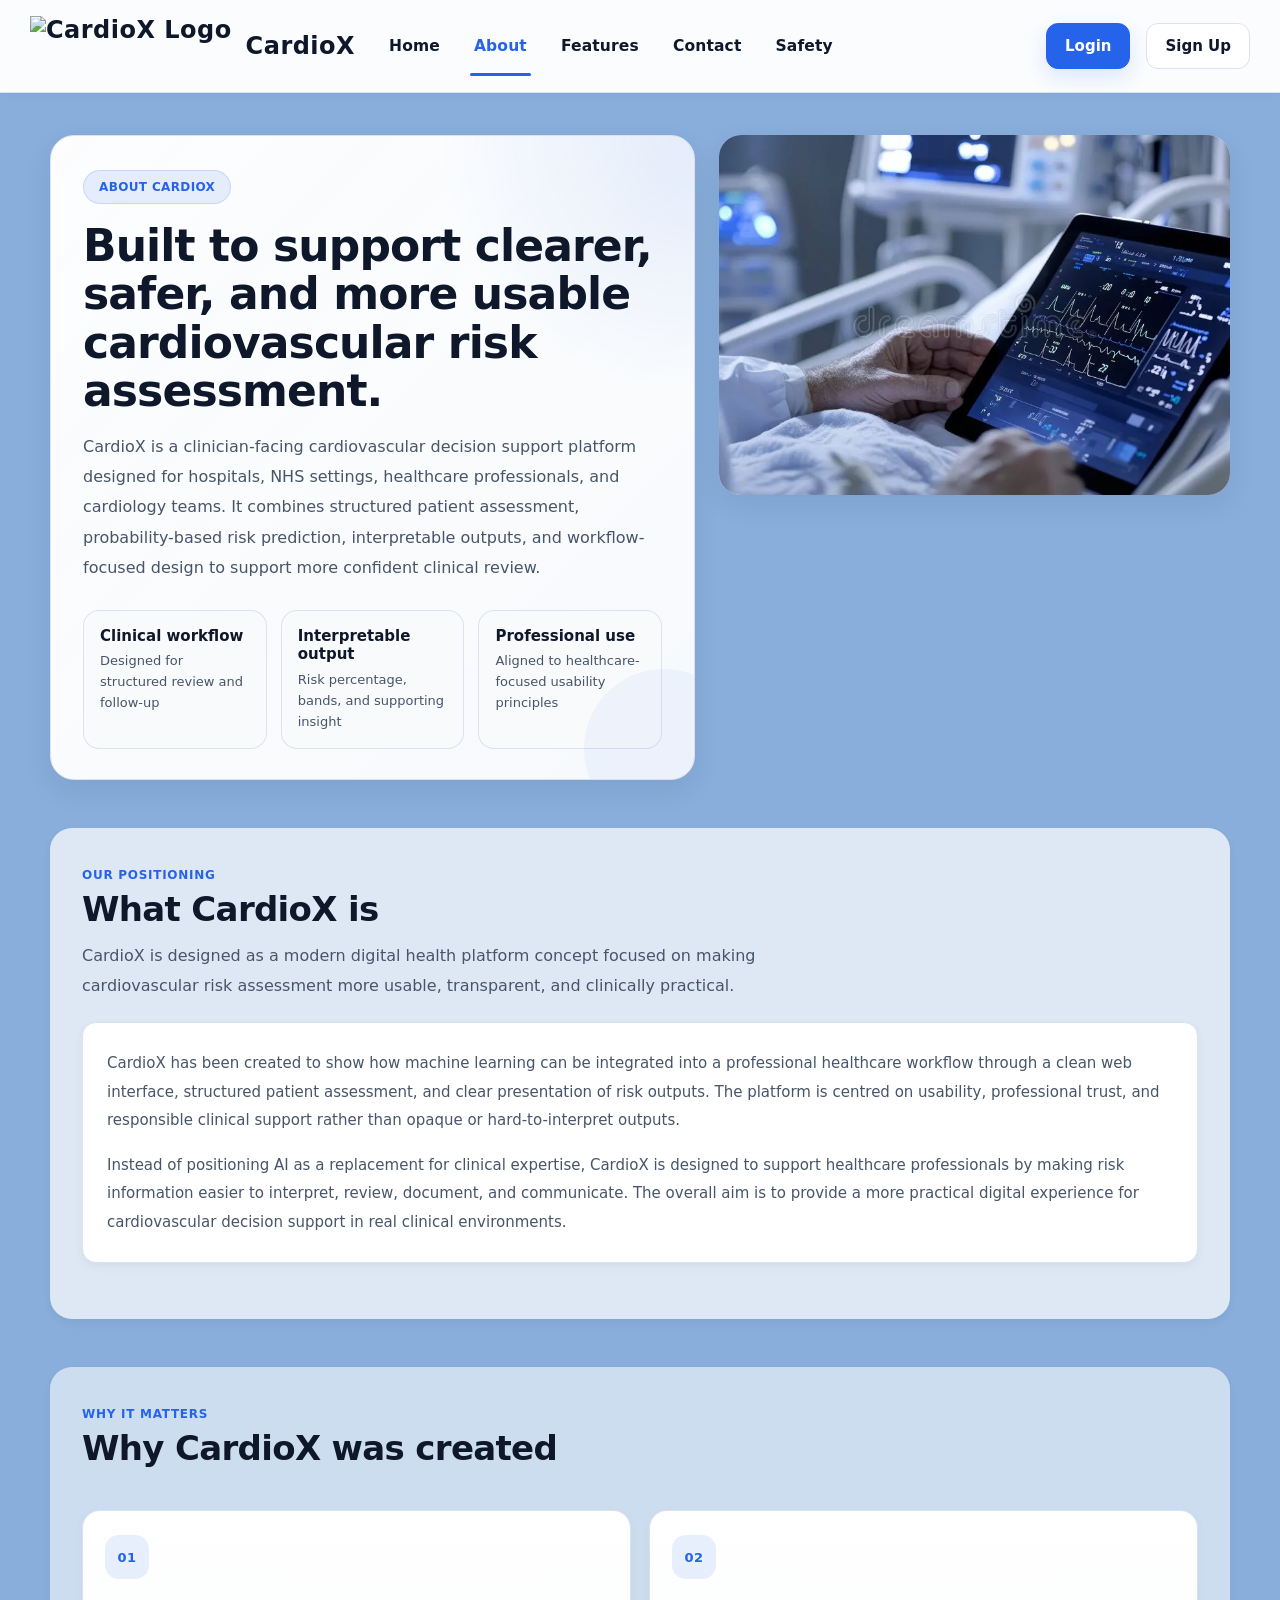
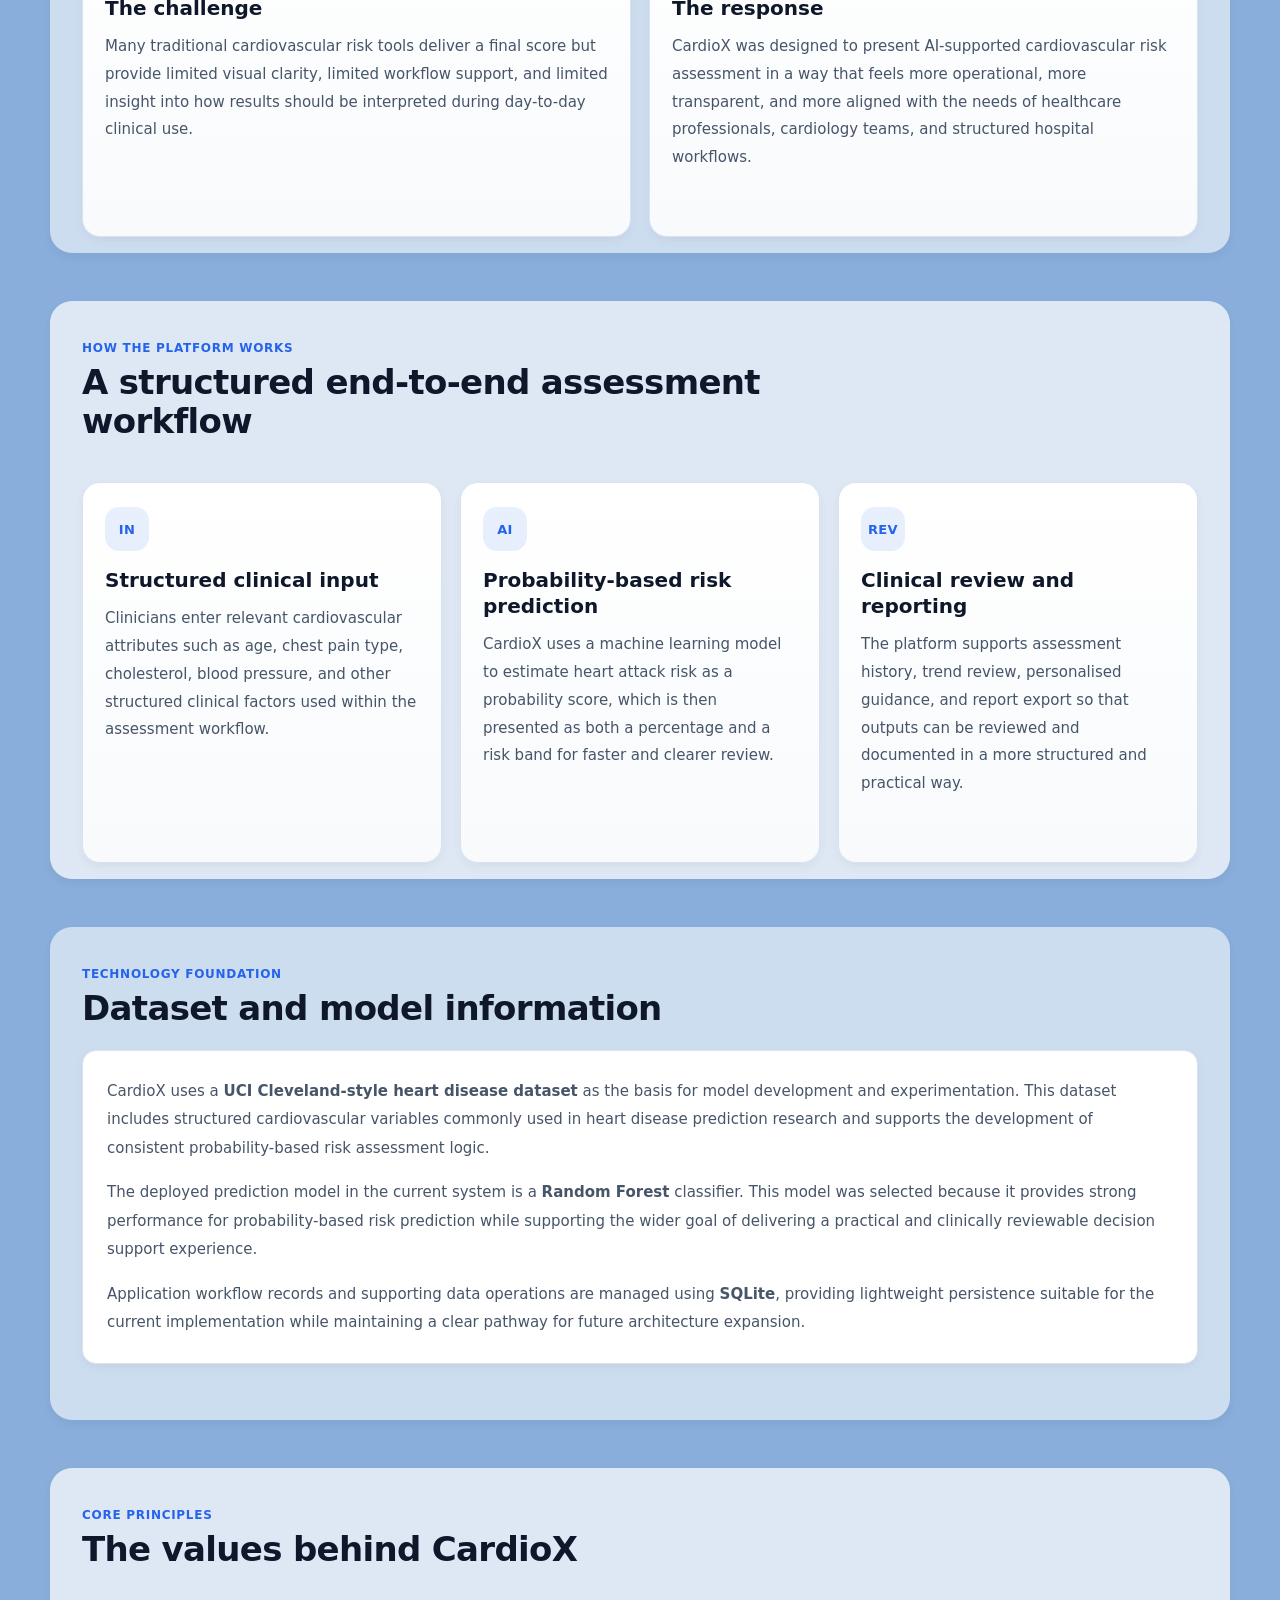
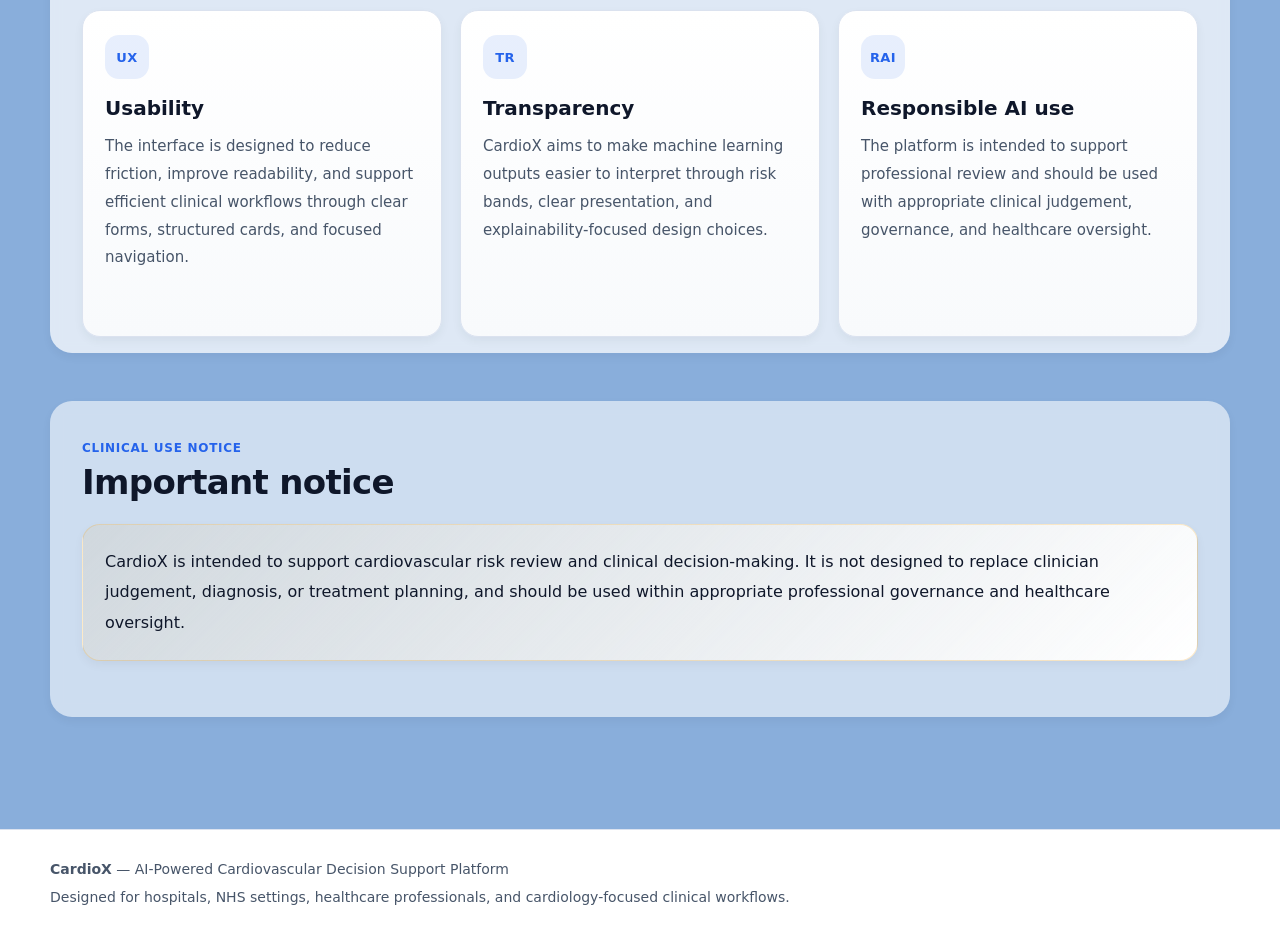
==== frontend/about.html @ 492ae879 "Full UI upgrade: added multi-page frontend (about, features, contact, safety, help, compliance), nav" ====
<!doctype html>
<html lang="en">
<head>
  <meta charset="UTF-8" />
  <meta name="viewport" content="width=device-width, initial-scale=1.0" />
  <title>About CardioX | Cardiovascular Decision Support</title>
  <link rel="stylesheet" href="assets/styles.css" />
</head>
<body>

  <div id="navbarContainer"></div>
  <script src="assets/navbar.js"></script>

  <main class="public-page about-page">

    <section class="page-hero about-hero">
      <div class="hero-content">

        <div class="card page-hero-card about-hero-card">
          <span class="hero-badge">About CardioX</span>
          <h1>Built to support clearer, safer, and more usable cardiovascular risk assessment.</h1>
          <p>
            CardioX is a clinician-facing cardiovascular decision support platform designed for hospitals,
            NHS settings, healthcare professionals, and cardiology teams. It combines structured patient
            assessment, probability-based risk prediction, interpretable outputs, and workflow-focused design
            to support more confident clinical review.
          </p>

          <div class="about-hero-stats">
            <div class="about-stat">
              <strong>Clinical workflow</strong>
              <span>Designed for structured review and follow-up</span>
            </div>
            <div class="about-stat">
              <strong>Interpretable output</strong>
              <span>Risk percentage, bands, and supporting insight</span>
            </div>
            <div class="about-stat">
              <strong>Professional use</strong>
              <span>Aligned to healthcare-focused usability principles</span>
            </div>
          </div>
        </div>

        <div class="hero-image-card">
          <img
            src="assets/images/about-clinician-review.jpg"
            alt="Clinician reviewing cardiovascular data"
            class="hero-main-image"
          />
        </div>

      </div>
    </section>

    <section class="public-section">
      <div class="section-heading">
        <span class="section-eyebrow">Our Positioning</span>
        <h2>What CardioX is</h2>
        <p>
          CardioX is designed as a modern digital health platform concept focused on making cardiovascular
          risk assessment more usable, transparent, and clinically practical.
        </p>
      </div>

      <div class="card info-card-wide about-wide-card">
        <p>
          CardioX has been created to show how machine learning can be integrated into a professional
          healthcare workflow through a clean web interface, structured patient assessment, and clear
          presentation of risk outputs. The platform is centred on usability, professional trust, and
          responsible clinical support rather than opaque or hard-to-interpret outputs.
        </p>

        <p>
          Instead of positioning AI as a replacement for clinical expertise, CardioX is designed to support
          healthcare professionals by making risk information easier to interpret, review, document, and
          communicate. The overall aim is to provide a more practical digital experience for cardiovascular
          decision support in real clinical environments.
        </p>
      </div>
    </section>

    <section class="public-section">
      <div class="section-heading">
        <span class="section-eyebrow">Why It Matters</span>
        <h2>Why CardioX was created</h2>
      </div>

      <div class="info-grid two-column-grid">
        <div class="card info-card about-feature-card">
          <div class="info-icon">01</div>
          <h3>The challenge</h3>
          <p>
            Many traditional cardiovascular risk tools deliver a final score but provide limited visual
            clarity, limited workflow support, and limited insight into how results should be interpreted
            during day-to-day clinical use.
          </p>
        </div>

        <div class="card info-card about-feature-card">
          <div class="info-icon">02</div>
          <h3>The response</h3>
          <p>
            CardioX was designed to present AI-supported cardiovascular risk assessment in a way that feels
            more operational, more transparent, and more aligned with the needs of healthcare professionals,
            cardiology teams, and structured hospital workflows.
          </p>
        </div>
      </div>
    </section>

    <section class="public-section">
      <div class="section-heading">
        <span class="section-eyebrow">How The Platform Works</span>
        <h2>A structured end-to-end assessment workflow</h2>
      </div>

      <div class="info-grid">
        <div class="card info-card about-feature-card">
          <div class="info-icon">IN</div>
          <h3>Structured clinical input</h3>
          <p>
            Clinicians enter relevant cardiovascular attributes such as age, chest pain type, cholesterol,
            blood pressure, and other structured clinical factors used within the assessment workflow.
          </p>
        </div>

        <div class="card info-card about-feature-card">
          <div class="info-icon">AI</div>
          <h3>Probability-based risk prediction</h3>
          <p>
            CardioX uses a machine learning model to estimate heart attack risk as a probability score,
            which is then presented as both a percentage and a risk band for faster and clearer review.
          </p>
        </div>

        <div class="card info-card about-feature-card">
          <div class="info-icon">REV</div>
          <h3>Clinical review and reporting</h3>
          <p>
            The platform supports assessment history, trend review, personalised guidance, and report export
            so that outputs can be reviewed and documented in a more structured and practical way.
          </p>
        </div>
      </div>
    </section>

    <section class="public-section">
      <div class="section-heading">
        <span class="section-eyebrow">Technology Foundation</span>
        <h2>Dataset and model information</h2>
      </div>

      <div class="card info-card-wide about-wide-card">
        <p>
          CardioX uses a <strong>UCI Cleveland-style heart disease dataset</strong> as the basis for model
          development and experimentation. This dataset includes structured cardiovascular variables commonly
          used in heart disease prediction research and supports the development of consistent probability-based
          risk assessment logic.
        </p>

        <p>
          The deployed prediction model in the current system is a <strong>Random Forest</strong> classifier.
          This model was selected because it provides strong performance for probability-based risk prediction
          while supporting the wider goal of delivering a practical and clinically reviewable decision support
          experience.
        </p>

        <p>
          Application workflow records and supporting data operations are managed using <strong>SQLite</strong>,
          providing lightweight persistence suitable for the current implementation while maintaining a clear
          pathway for future architecture expansion.
        </p>
      </div>
    </section>

    <section class="public-section">
      <div class="section-heading">
        <span class="section-eyebrow">Core Principles</span>
        <h2>The values behind CardioX</h2>
      </div>

      <div class="info-grid">
        <div class="card info-card about-feature-card">
          <div class="info-icon">UX</div>
          <h3>Usability</h3>
          <p>
            The interface is designed to reduce friction, improve readability, and support efficient clinical
            workflows through clear forms, structured cards, and focused navigation.
          </p>
        </div>

        <div class="card info-card about-feature-card">
          <div class="info-icon">TR</div>
          <h3>Transparency</h3>
          <p>
            CardioX aims to make machine learning outputs easier to interpret through risk bands, clear
            presentation, and explainability-focused design choices.
          </p>
        </div>

        <div class="card info-card about-feature-card">
          <div class="info-icon">RAI</div>
          <h3>Responsible AI use</h3>
          <p>
            The platform is intended to support professional review and should be used with appropriate
            clinical judgement, governance, and healthcare oversight.
          </p>
        </div>
      </div>
    </section>

    <section class="public-section">
      <div class="section-heading">
        <span class="section-eyebrow">Clinical Use Notice</span>
        <h2>Important notice</h2>
      </div>

      <div class="card notice-card">
        <p>
          CardioX is intended to support cardiovascular risk review and clinical decision-making. It is not
          designed to replace clinician judgement, diagnosis, or treatment planning, and should be used within
          appropriate professional governance and healthcare oversight.
        </p>
      </div>
    </section>

  </main>

  <footer class="public-footer">
    <div class="footer-container">
      <p><strong>CardioX</strong> — AI-Powered Cardiovascular Decision Support Platform</p>
      <p>Designed for hospitals, NHS settings, healthcare professionals, and cardiology-focused clinical workflows.</p>
    </div>
  </footer>

</body>
</html>
---- frontend/assets/styles.css ----
:root {
  --bg: #89aedb;
  --card: #ffffff;
  --text: #0f172a;
  --muted: #475569;
  --border: #dbe2ef;
  --accent: #2563eb;
  --accent2: #16a34a;
  --warn: #f59e0b;
  --danger: #dc2626;

  --shadow-sm: 0 4px 10px rgba(15, 23, 42, 0.05);
  --shadow-md: 0 10px 28px rgba(15, 23, 42, 0.08);
  --shadow-lg: 0 18px 42px rgba(15, 23, 42, 0.1);

  --radius-sm: 10px;
  --radius-md: 14px;
  --radius-lg: 18px;
}

* {
  box-sizing: border-box;
}

html {
  scroll-behavior: smooth;
}

body {
  margin: 0;
  font-family: ui-sans-serif, system-ui, -apple-system, Segoe UI, Roboto, Helvetica, Arial, sans-serif;
  background: var(--bg);
  color: var(--text);
}

/* =========================
   SHARED NAVBAR SYSTEM
========================= */

.hidden {
  display: none !important;
}

.public-navbar,
.app-navbar {
  background: rgba(255, 255, 255, 0.96);
  border-bottom: 1px solid rgba(219, 226, 239, 0.95);
  position: sticky;
  top: 0;
  z-index: 1200;
  backdrop-filter: blur(10px);
  box-shadow: 0 2px 10px rgba(15, 23, 42, 0.04);
}

.nav-container,
.app-nav-container {
  max-width: 1320px;
  margin: 0 auto;
  min-height: 92px;
  padding: 16px 30px;
  display: flex;
  align-items: center;
  justify-content: space-between;
  gap: 32px;
}

.nav-brand,
.app-brand {
  display: inline-flex;
  align-items: center;
  gap: 14px;
  text-decoration: none;
  color: var(--text);
  font-weight: 900;
  font-size: 24px;
  letter-spacing: 0.02em;
  flex-shrink: 0;
}

.nav-logo,
.app-brand img {
  width: auto;
  height: 60px;
  display: block;
}

.nav-links,
.app-nav-left,
.app-nav-right {
  display: flex;
  align-items: center;
}

.app-nav-left {
  flex: 1 1 auto;
  min-width: 0;
  gap: 30px;
}

.app-nav-links-group {
  display: flex;
  align-items: center;
  gap: 26px;
  flex-wrap: nowrap;
  min-width: 0;
  flex: 1 1 auto;
}

.app-nav-right {
  flex: 0 0 auto;
  display: flex;
  align-items: center;
  gap: 16px;
  margin-left: 12px;
  padding-left: 12px;
  flex-wrap: nowrap;
  white-space: nowrap;
}

.app-nav-right #dashboardLink {
  margin-right: 14px;
  padding-right: 8px;
}

.nav-links a,
.app-nav-link {
  position: relative;
  display: inline-flex;
  align-items: center;
  min-height: 44px;
  text-decoration: none;
  color: var(--text);
  font-size: 15.5px;
  font-weight: 800;
  letter-spacing: 0.01em;
  padding: 8px 4px;
  white-space: nowrap;
  transition: color 0.18s ease;
}

.nav-links a:hover,
.app-nav-link:hover {
  color: var(--accent);
}

.nav-links a.active,
.app-nav-link.active {
  color: var(--accent);
}

.nav-links a.active::after,
.app-nav-link.active::after {
  content: "";
  position: absolute;
  left: 0;
  right: 0;
  bottom: -8px;
  height: 3px;
  border-radius: 999px;
  background: var(--accent);
}

.nav-login-btn,
.nav-signup-btn,
.app-top-btn,
.nav-logout-btn {
  display: inline-flex;
  align-items: center;
  justify-content: center;
  min-height: 46px;
  padding: 11px 18px;
  border-radius: 12px;
  border: 1px solid var(--accent);
  background: var(--accent);
  color: #ffffff !important;
  font-size: 15px;
  font-weight: 800;
  text-decoration: none;
  cursor: pointer;
  white-space: nowrap;
  transition: background 0.18s ease, border-color 0.18s ease, transform 0.15s ease, box-shadow 0.18s ease;
  box-shadow: 0 8px 20px rgba(37, 99, 235, 0.14);
}

.nav-login-btn:hover,
.nav-signup-btn:hover,
.app-top-btn:hover,
.nav-logout-btn:hover {
  background: #1d4ed8;
  border-color: #1d4ed8;
  color: #ffffff !important;
  transform: translateY(-1px);
  box-shadow: 0 12px 24px rgba(37, 99, 235, 0.18);
}

.nav-login-btn.active,
.nav-signup-btn.active {
  background: #1d4ed8;
  border-color: #1d4ed8;
  color: #ffffff !important;
}

.nav-login-btn.active::after,
.nav-signup-btn.active::after {
  display: none !important;
}
.app-role-badge,
.nav-session-badge {
  display: inline-flex;
  align-items: center;
  gap: 8px;
  min-height: 42px;
  padding: 9px 16px;
  margin-left: 6px;
  border-radius: 999px;
  border: 1px solid rgba(37, 99, 235, 0.14);
  background: rgba(37, 99, 235, 0.08);
  color: var(--accent);
  font-size: 14px;
  font-weight: 800;
  white-space: nowrap;
  flex-shrink: 0;
}

.nav-signup-btn {
  background: #ffffff;
  color: var(--text) !important;
  border: 1px solid var(--border);
  box-shadow: none;
}

.nav-signup-btn:hover {
  background: #f8fafc;
  border-color: #bfd0ea;
  color: var(--text) !important;
}

.nav-signup-btn.active {
  background: #f8fafc;
  border-color: #bfd0ea;
  color: var(--accent) !important;
}

@media (max-width: 1240px) {
  .app-nav-container,
  .nav-container {
    max-width: 1280px;
    padding: 14px 22px;
    gap: 22px;
  }

  .app-nav-left {
    gap: 22px;
  }

  .app-nav-links-group {
    gap: 20px;
  }

  .app-nav-right {
    gap: 12px;
    margin-left: 18px;
  }

  .nav-links a,
  .app-nav-link {
    font-size: 15px;
  }
}

@media (max-width: 1080px) {
  .app-nav-container,
  .nav-container {
    align-items: flex-start;
    flex-direction: column;
    min-height: auto;
    padding: 14px 18px;
    gap: 14px;
  }

  .app-nav-left,
  .app-nav-right,
  .nav-links {
    width: 100%;
    justify-content: flex-start;
  }

  .app-nav-left {
    flex-direction: column;
    align-items: flex-start;
    gap: 12px;
  }

  .app-nav-links-group {
    flex-wrap: wrap;
    gap: 14px 18px;
  }

  .app-nav-right {
    margin-left: 0;
    padding-left: 0;
    flex-wrap: wrap;
  }

  .nav-links a.active::after,
  .app-nav-link.active::after {
    bottom: -4px;
  }
}

@media (max-width: 760px) {
  .nav-brand,
  .app-brand {
    font-size: 21px;
  }

  .nav-logo,
  .app-brand img {
    height: 52px;
  }

  .nav-links a,
  .app-nav-link {
    font-size: 14px;
  }

  .nav-login-btn,
  .app-top-btn,
  .nav-logout-btn {
    min-height: 42px;
    padding: 10px 14px;
  }

  .app-role-badge {
    font-size: 13px;
    padding: 8px 12px;
  }
}

/* =========================
   SHARED LAYOUT
========================= */

.container {
  max-width: 1220px;
  margin: 0 auto;
  padding: 34px 18px 64px;
}

header h1,
.header h1 {
  margin: 0 0 8px;
  font-size: 32px;
  letter-spacing: 0.2px;
  line-height: 1.15;
}

header p,
.header p {
  margin: 0 0 22px;
  color: var(--muted);
  font-size: 14px;
  line-height: 1.65;
}

.card {
  background: var(--card);
  border: 1px solid var(--border);
  border-radius: var(--radius-md);
  padding: 22px;
  margin: 20px 0;
  box-shadow: var(--shadow-sm);
}

.card h2 {
  margin: 0 0 14px;
  font-size: 20px;
  font-weight: 800;
  line-height: 1.2;
}

form {
  margin-top: 12px;
}

.form-grid {
  display: grid;
  gap: 16px;
  grid-template-columns: repeat(2, minmax(0, 1fr));
}

label {
  display: flex;
  flex-direction: column;
  gap: 6px;
  font-size: 13px;
  color: var(--muted);
  font-weight: 600;
}

input,
select,
textarea {
  width: 100%;
  padding: 11px 12px;
  border-radius: 10px;
  border: 1px solid var(--border);
  background: #ffffff;
  color: var(--text);
  font-size: 14px;
  font-family: inherit;
  transition: border-color 0.18s ease, box-shadow 0.18s ease;
}

input:focus,
select:focus,
textarea:focus {
  border-color: var(--accent);
  box-shadow: 0 0 0 3px rgba(37, 99, 235, 0.14);
  outline: none;
}

.actions {
  display: flex;
  gap: 12px;
  margin-top: 18px;
  margin-bottom: 8px;
  flex-wrap: wrap;
}

button {
  cursor: pointer;
  border-radius: 10px;
  padding: 10px 16px;
  font-weight: 700;
  border: 1px solid var(--border);
  background: #ffffff;
  color: var(--text);
  font-size: 14px;
  transition: transform 0.15s ease, box-shadow 0.18s ease, border-color 0.18s ease, background 0.18s ease;
}

button:hover {
  transform: translateY(-1px);
  box-shadow: 0 8px 18px rgba(15, 23, 42, 0.06);
}

button:active {
  transform: translateY(0);
}

button.primary,
.primary {
  background: var(--accent);
  color: #ffffff;
  border-color: var(--accent);
}

button.primary:hover,
.primary:hover {
  background: #1d4ed8;
  border-color: #1d4ed8;
}

button.secondary,
.secondary {
  background: #f8fafc;
  color: var(--text);
  border-color: var(--border);
}

button.secondary:hover,
.secondary:hover {
  border-color: #bfd0ea;
  background: #f1f5f9;
}

button.danger,
.danger {
  background: rgba(220, 38, 38, 0.08);
  color: var(--danger);
  border-color: rgba(220, 38, 38, 0.18);
}

button.danger:hover,
.danger:hover {
  background: rgba(220, 38, 38, 0.12);
  border-color: rgba(220, 38, 38, 0.28);
}

button:disabled {
  opacity: 0.55;
  cursor: not-allowed;
  transform: none;
  box-shadow: none;
}

.status {
  margin-top: 6px;
  min-height: 18px;
  color: var(--muted);
  font-size: 13px;
  line-height: 1.5;
}

.note {
  margin: 12px 2px 0;
  color: var(--muted);
  font-size: 12px;
  line-height: 1.6;
}

.disclaimer {
  margin-top: 18px;
  font-size: 14px;
  color: var(--text);
  line-height: 1.7;
}

.inline-link {
  color: var(--accent);
  text-decoration: none;
  font-weight: 700;
}

.inline-link:hover {
  text-decoration: underline;
}

.grid {
  display: grid;
  gap: 14px;
  grid-template-columns: repeat(2, minmax(0, 1fr));
}

.result {
  display: flex;
  justify-content: space-between;
  gap: 18px;
  align-items: center;
  padding: 16px;
  border: 1px solid var(--border);
  border-radius: 14px;
  background: #f8fafc;
}

.label {
  color: var(--muted);
  font-size: 12px;
  font-weight: 700;
  text-transform: uppercase;
  letter-spacing: 0.04em;
}

.big {
  font-size: 34px;
  font-weight: 800;
  margin-top: 6px;
}

.pill {
  display: inline-flex;
  align-items: center;
  padding: 6px 14px;
  border-radius: 999px;
  border: 1px solid var(--border);
  background: #ffffff;
  font-weight: 800;
  margin-top: 6px;
}

.history {
  margin-top: 12px;
  display: flex;
  flex-direction: column;
  gap: 12px;
}

.history-item {
  display: grid;
  grid-template-columns: minmax(0, 1fr) auto auto;
  gap: 14px;
  align-items: center;
  padding: 14px 14px;
  border: 1px solid var(--border);
  border-radius: 12px;
  background: #f8fafc;
  font-size: 13px;
}

.history-meta {
  color: var(--muted);
  line-height: 1.55;
  min-width: 0;
}

.history-risk {
  font-size: 24px;
  font-weight: 800;
  color: var(--text);
  white-space: nowrap;
}

.history-band {
  padding: 7px 12px;
  border-radius: 999px;
  border: 1px solid var(--border);
  font-weight: 800;
  font-size: 12px;
  background: #ffffff;
  white-space: nowrap;
}

.clickable {
  cursor: pointer;
}


/* =========================
   HERO / PUBLIC PAGE
   (INDEX.HTML ONLY)
========================= */

.public-page {
  max-width: 1220px;
  margin: 0 auto;
  padding: 42px 20px 64px;
}

.hero-section {
  padding: 12px 0 8px;
}

.hero-content {
  display: grid;
  grid-template-columns: minmax(0, 1.2fr) minmax(380px, 0.95fr);
  gap: 24px;
  align-items: stretch;
}

.hero-content-with-image {
  align-items: stretch;
}

.hero-visual-stack {
  display: flex;
  flex-direction: column;
  gap: 18px;
  min-width: 0;
}

.hero-image-card {
  position: relative;
  border-radius: 22px;
  overflow: hidden;
  box-shadow: var(--shadow-md);
  background: #e2e8f0;
  align-self: start;
}

.hero-main-image {
  width: 100%;
  height: 100%;
  max-height: 420px;
  object-fit: cover;
  display: block;
}

.hero-info-card {
  margin: 0;
}

.hero-text {
  position: relative;
  overflow: hidden;
  background:
    radial-gradient(circle at top right, rgba(37, 99, 235, 0.1), transparent 28%),
    linear-gradient(135deg, rgba(255, 255, 255, 0.98), rgba(255, 255, 255, 0.93));
  border: 1px solid var(--border);
  border-radius: 24px;
  padding: 36px 34px 30px;
  box-shadow: var(--shadow-md);
}

.hero-text::after {
  content: "";
  position: absolute;
  right: -60px;
  bottom: -60px;
  width: 180px;
  height: 180px;
  border-radius: 50%;
  background: rgba(37, 99, 235, 0.05);
  pointer-events: none;
}

.hero-badge {
  display: inline-flex;
  align-items: center;
  gap: 8px;
  background: rgba(37, 99, 235, 0.1);
  color: var(--accent);
  border: 1px solid rgba(37, 99, 235, 0.16);
  border-radius: 999px;
  padding: 9px 15px;
  font-size: 12px;
  font-weight: 800;
  margin-bottom: 18px;
  letter-spacing: 0.03em;
  text-transform: uppercase;
}

.hero-text h1 {
  margin: 0 0 18px;
  font-size: 48px;
  line-height: 1.08;
  letter-spacing: -0.02em;
  max-width: 760px;
}

.hero-text p {
  margin: 0;
  color: var(--muted);
  font-size: 17px;
  line-height: 1.9;
  max-width: 760px;
}

.hero-actions {
  display: flex;
  gap: 14px;
  flex-wrap: wrap;
  margin-top: 28px;
}

.btn-link {
  display: inline-flex;
  align-items: center;
  justify-content: center;
  min-height: 48px;
  text-decoration: none;
  padding: 12px 20px;
  border-radius: 12px;
  font-weight: 800;
  font-size: 14px;
  transition:
    transform 0.15s ease,
    box-shadow 0.18s ease,
    background 0.18s ease,
    border-color 0.18s ease;
}

.btn-link:hover {
  transform: translateY(-1px);
}

.primary-link {
  background: var(--accent);
  color: #ffffff;
  border: 1px solid var(--accent);
  box-shadow: 0 10px 24px rgba(37, 99, 235, 0.16);
}

.primary-link:hover {
  background: #1d4ed8;
  border-color: #1d4ed8;
  box-shadow: 0 14px 28px rgba(37, 99, 235, 0.22);
}

.secondary-link {
  background: #ffffff;
  color: var(--text);
  border: 1px solid var(--border);
}

.secondary-link:hover {
  border-color: #bfd0ea;
  background: #f8fafc;
}

.hero-mini-stats {
  display: grid;
  grid-template-columns: repeat(3, minmax(0, 1fr));
  gap: 14px;
  margin-top: 28px;
}

.hero-stat-card {
  padding: 16px;
  border-radius: 16px;
  border: 1px solid rgba(219, 226, 239, 0.9);
  background: rgba(248, 250, 252, 0.92);
  box-shadow: inset 0 1px 0 rgba(255, 255, 255, 0.7);
}

.hero-stat-card strong {
  display: block;
  font-size: 15px;
  line-height: 1.2;
  margin-bottom: 6px;
  color: var(--text);
}

.hero-stat-card span {
  display: block;
  color: var(--muted);
  font-size: 13px;
  line-height: 1.6;
}

.hero-card {
  display: flex;
  align-items: stretch;
}

.hero-info-card {
  width: 100%;
  padding: 30px 28px;
  border-radius: 24px;
  box-shadow: var(--shadow-md);
  background: linear-gradient(180deg, rgba(255,255,255,1), rgba(248,250,252,0.96));
}

.card-kicker {
  display: inline-flex;
  align-items: center;
  padding: 7px 12px;
  border-radius: 999px;
  background: rgba(22, 163, 74, 0.1);
  color: var(--accent2);
  font-size: 12px;
  font-weight: 800;
  margin-bottom: 14px;
  text-transform: uppercase;
  letter-spacing: 0.04em;
}

.hero-info-card h2 {
  margin: 0 0 12px;
  font-size: 28px;
  line-height: 1.2;
}

.hero-info-card p {
  margin: 0 0 18px;
  color: var(--muted);
  font-size: 15px;
  line-height: 1.85;
}

.feature-list {
  padding-left: 18px;
  margin: 0;
  color: var(--text);
}

.feature-list li {
  margin-bottom: 12px;
  line-height: 1.75;
  font-size: 15px;
}

.hero-panel-note {
  display: flex;
  align-items: flex-start;
  gap: 10px;
  margin-top: 20px;
  padding: 14px;
  border-radius: 14px;
  background: rgba(37, 99, 235, 0.06);
  border: 1px solid rgba(37, 99, 235, 0.12);
}

.hero-panel-note p {
  margin: 0;
  color: var(--text);
  font-size: 13px;
  line-height: 1.7;
}

.status-dot {
  width: 10px;
  height: 10px;
  margin-top: 5px;
  border-radius: 999px;
  background: var(--accent2);
  flex-shrink: 0;
}

.public-section {
  margin-top: 48px;
  padding: 36px 32px;
  border-radius: 22px;
  background: rgba(255, 255, 255, 0.58);
  backdrop-filter: blur(6px);
  box-shadow: var(--shadow-sm);
}

.public-section:nth-of-type(even) {
  background: rgba(255, 255, 255, 0.72);
}

.section-heading {
  margin-bottom: 22px;
  max-width: 780px;
}

.section-eyebrow {
  display: inline-block;
  margin-bottom: 8px;
  color: var(--accent);
  font-size: 12px;
  font-weight: 800;
  text-transform: uppercase;
  letter-spacing: 0.06em;
}

.section-heading h2 {
  margin: 0 0 12px;
  font-size: 34px;
  line-height: 1.14;
  letter-spacing: -0.02em;
}

.section-heading p {
  margin: 0;
  color: var(--muted);
  font-size: 16px;
  line-height: 1.85;
}

.info-grid {
  display: grid;
  grid-template-columns: repeat(3, minmax(0, 1fr));
  gap: 18px;
}

.info-card {
  position: relative;
  overflow: hidden;
  padding: 24px 22px;
  border-radius: 18px;
  box-shadow: var(--shadow-sm);
  transition: transform 0.16s ease, box-shadow 0.18s ease, border-color 0.18s ease;
}

.info-card:hover {
  transform: translateY(-3px);
  box-shadow: 0 14px 28px rgba(15, 23, 42, 0.08);
  border-color: #c9d8ee;
}

.info-icon {
  width: 44px;
  height: 44px;
  display: inline-flex;
  align-items: center;
  justify-content: center;
  margin-bottom: 14px;
  border-radius: 14px;
  background: rgba(37, 99, 235, 0.1);
  color: var(--accent);
  font-size: 13px;
  font-weight: 900;
  letter-spacing: 0.03em;
}

.info-card h3 {
  margin-top: 0;
  margin-bottom: 12px;
  font-size: 20px;
  line-height: 1.3;
}

.info-card p {
  margin: 0;
  color: var(--muted);
  line-height: 1.85;
  font-size: 15px;
}

.platform-highlights-section .info-card {
  background: linear-gradient(180deg, #ffffff, #f8fafc);
}

.value-section .info-card {
  background: linear-gradient(135deg, rgba(255,255,255,1), rgba(248,250,252,0.94));
}

.notice-card {
  padding: 22px;
  border-radius: 18px;
  border: 1px solid rgba(245, 158, 11, 0.22);
  background: linear-gradient(135deg, rgba(245, 158, 11, 0.08), rgba(255,255,255,1));
}

.notice-card p {
  margin: 0;
  color: var(--text);
  line-height: 1.9;
  font-size: 16px;
}

.public-footer {
  background: #ffffff;
  border-top: 1px solid var(--border);
  margin-top: 48px;
}

.footer-container {
  max-width: 1220px;
  margin: 0 auto;
  padding: 24px 20px;
}

.footer-container p {
  margin: 4px 0;
  color: var(--muted);
  font-size: 14px;
  line-height: 1.7;
}

.session-banner {
  margin-bottom: 22px;
}

.session-banner-content {
  display: flex;
  justify-content: space-between;
  align-items: center;
  gap: 18px;
  padding: 18px 20px;
  border-radius: 16px;
  border: 1px solid rgba(37, 99, 235, 0.14);
  background: linear-gradient(135deg, rgba(37, 99, 235, 0.08), rgba(255,255,255,0.98));
  box-shadow: var(--shadow-sm);
}

.session-banner-title {
  font-size: 18px;
  font-weight: 800;
  color: var(--text);
  margin-bottom: 4px;
}

.session-banner-text {
  font-size: 14px;
  color: var(--muted);
  line-height: 1.7;
}

/* =========================
   ABOUT PAGE
========================= */

.about-page .page-hero {
  margin-bottom: 6px;
}

.about-hero .hero-content {
  display: grid;
  grid-template-columns: minmax(0, 1.2fr) minmax(360px, 0.95fr);
  gap: 24px;
  align-items: start;
}

.about-hero-card {
  position: relative;
  overflow: hidden;
  padding: 34px 32px 30px;
  border-radius: 24px;
  background:
    radial-gradient(circle at top right, rgba(37, 99, 235, 0.1), transparent 28%),
    linear-gradient(135deg, rgba(255,255,255,0.98), rgba(255,255,255,0.93));
  box-shadow: var(--shadow-md);
  margin: 0;
}

.about-hero-card::after {
  content: "";
  position: absolute;
  right: -50px;
  bottom: -50px;
  width: 160px;
  height: 160px;
  border-radius: 50%;
  background: rgba(37, 99, 235, 0.05);
  pointer-events: none;
}

.about-hero-card h1 {
  margin: 0 0 16px;
  font-size: 44px;
  line-height: 1.1;
  letter-spacing: -0.02em;
  max-width: 820px;
}

.about-hero-card p {
  margin: 0;
  max-width: 860px;
  color: var(--muted);
  font-size: 16px;
  line-height: 1.9;
}

.about-hero-stats {
  display: grid;
  grid-template-columns: repeat(3, minmax(0, 1fr));
  gap: 14px;
  margin-top: 26px;
}

.about-stat {
  padding: 16px;
  border-radius: 16px;
  border: 1px solid rgba(219, 226, 239, 0.95);
  background: rgba(248, 250, 252, 0.95);
}

.about-stat strong {
  display: block;
  margin-bottom: 6px;
  font-size: 15px;
  line-height: 1.25;
}

.about-stat span {
  display: block;
  color: var(--muted);
  font-size: 13px;
  line-height: 1.6;
}

.info-card-wide.about-wide-card {
  padding: 26px 24px;
  line-height: 1.85;
}

.info-card-wide.about-wide-card p {
  margin: 0 0 16px;
  color: var(--muted);
  font-size: 15px;
  line-height: 1.9;
}

.info-card-wide.about-wide-card p:last-child {
  margin-bottom: 0;
}

.two-column-grid {
  grid-template-columns: repeat(2, minmax(0, 1fr));
}

.about-feature-card {
  height: 100%;
  background: linear-gradient(180deg, #ffffff, #f8fafc);
}

.about-feature-card .info-icon {
  margin-bottom: 16px;
}

.about-feature-card h3 {
  font-size: 20px;
}

.about-feature-card p {
  font-size: 15px;
  line-height: 1.85;
}

@media (max-width: 900px) {
  .about-hero .hero-content,
  .about-hero-stats,
  .two-column-grid {
    grid-template-columns: 1fr;
  }

  .about-hero-card h1 {
    font-size: 34px;
  }
}

@media (max-width: 760px) {
  .about-hero-card {
    padding: 24px 22px;
    border-radius: 18px;
  }

  .about-hero-card h1 {
    font-size: 30px;
  }

  .about-hero-card p,
  .info-card-wide.about-wide-card p,
  .about-feature-card p {
    font-size: 15px;
  }
}

/* =========================
   FEATURES PAGE
========================= */

.features-page .page-hero {
  margin-bottom: 6px;
}

.features-hero .hero-content {
  display: grid;
  grid-template-columns: minmax(0, 1.2fr) minmax(360px, 0.95fr);
  gap: 24px;
  align-items: start;
}

.features-hero-card {
  position: relative;
  overflow: hidden;
  padding: 34px 32px 30px;
  border-radius: 24px;
  background:
    radial-gradient(circle at top right, rgba(37, 99, 235, 0.1), transparent 28%),
    linear-gradient(135deg, rgba(255,255,255,0.98), rgba(255,255,255,0.93));
  box-shadow: var(--shadow-md);
}

.features-hero-card::after {
  content: "";
  position: absolute;
  right: -50px;
  bottom: -50px;
  width: 160px;
  height: 160px;
  border-radius: 50%;
  background: rgba(37, 99, 235, 0.05);
  pointer-events: none;
}

.features-hero-card h1 {
  margin: 0 0 16px;
  font-size: 44px;
  line-height: 1.1;
  letter-spacing: -0.02em;
  max-width: 860px;
}

.features-hero-card p {
  margin: 0;
  max-width: 880px;
  color: var(--muted);
  font-size: 16px;
  line-height: 1.9;
}

.features-hero-highlights {
  display: grid;
  grid-template-columns: repeat(3, minmax(0, 1fr));
  gap: 14px;
  margin-top: 26px;
}

.features-highlight-card {
  padding: 16px;
  border-radius: 16px;
  border: 1px solid rgba(219, 226, 239, 0.95);
  background: rgba(248, 250, 252, 0.95);
}

.features-highlight-card strong {
  display: block;
  margin-bottom: 6px;
  font-size: 15px;
  line-height: 1.25;
}

.features-highlight-card span {
  display: block;
  color: var(--muted);
  font-size: 13px;
  line-height: 1.6;
}

.feature-grid {
  display: grid;
  grid-template-columns: repeat(3, minmax(0, 1fr));
  gap: 18px;
}

.feature-card {
  height: 100%;
  padding: 24px 22px;
  border-radius: 18px;
  background: linear-gradient(180deg, #ffffff, #f8fafc);
  box-shadow: var(--shadow-sm);
  transition: transform 0.16s ease, box-shadow 0.18s ease, border-color 0.18s ease;
}

.feature-card:hover {
  transform: translateY(-3px);
  box-shadow: 0 14px 28px rgba(15, 23, 42, 0.08);
  border-color: #c9d8ee;
}

.feature-icon {
  width: 46px;
  height: 46px;
  display: inline-flex;
  align-items: center;
  justify-content: center;
  margin-bottom: 16px;
  border-radius: 14px;
  background: rgba(37, 99, 235, 0.1);
  color: var(--accent);
  font-size: 13px;
  font-weight: 900;
  letter-spacing: 0.03em;
}

.feature-card h3 {
  margin: 0 0 12px;
  font-size: 20px;
  line-height: 1.3;
}

.feature-card p {
  margin: 0;
  color: var(--muted);
  font-size: 15px;
  line-height: 1.85;
}

.feature-info-card {
  background: linear-gradient(180deg, #ffffff, #f8fafc);
}

.features-wide-card {
  padding: 26px 24px;
}

.features-wide-card p {
  margin: 0 0 16px;
  color: var(--muted);
  font-size: 15px;
  line-height: 1.9;
}

.features-wide-card p:last-child {
  margin-bottom: 0;
}

@media (max-width: 900px) {
  .features-hero-card h1 {
    font-size: 34px;
  }

  .features-hero-highlights,
  .feature-grid {
    grid-template-columns: 1fr;
  }
}

@media (max-width: 760px) {
  .features-hero-card {
    padding: 24px 22px;
    border-radius: 18px;
  }

  .features-hero-card h1 {
    font-size: 30px;
  }

  .features-hero-card p,
  .feature-card p,
  .features-wide-card p {
    font-size: 15px;
  }
}

/* =========================
   CONTACT PAGE
========================= */

.contact-page .page-hero {
  margin-bottom: 6px;
}

.contact-hero .hero-content {
  display: grid;
  grid-template-columns: minmax(0, 1.2fr) minmax(360px, 0.95fr);
  gap: 24px;
  align-items: start;
}

.contact-hero-card {
  position: relative;
  overflow: hidden;
  padding: 34px 32px 30px;
  border-radius: 24px;
  background:
    radial-gradient(circle at top right, rgba(37, 99, 235, 0.1), transparent 28%),
    linear-gradient(135deg, rgba(255,255,255,0.98), rgba(255,255,255,0.93));
  box-shadow: var(--shadow-md);
}

.contact-hero-card::after {
  content: "";
  position: absolute;
  right: -50px;
  bottom: -50px;
  width: 160px;
  height: 160px;
  border-radius: 50%;
  background: rgba(37, 99, 235, 0.05);
  pointer-events: none;
}

.contact-hero-card h1 {
  margin: 0 0 16px;
  font-size: 44px;
  line-height: 1.1;
  letter-spacing: -0.02em;
  max-width: 860px;
}

.contact-hero-card p {
  margin: 0;
  max-width: 880px;
  color: var(--muted);
  font-size: 16px;
  line-height: 1.9;
}

.contact-hero-highlights {
  display: grid;
  grid-template-columns: repeat(3, minmax(0, 1fr));
  gap: 14px;
  margin-top: 26px;
}

.contact-highlight-card {
  padding: 16px;
  border-radius: 16px;
  border: 1px solid rgba(219, 226, 239, 0.95);
  background: rgba(248, 250, 252, 0.95);
}

.contact-highlight-card strong {
  display: block;
  margin-bottom: 6px;
  font-size: 15px;
  line-height: 1.25;
}

.contact-highlight-card span {
  display: block;
  color: var(--muted);
  font-size: 13px;
  line-height: 1.6;
}

.contact-grid {
  display: grid;
  grid-template-columns: repeat(2, minmax(0, 1fr));
  gap: 18px;
}

.contact-card {
  height: 100%;
  padding: 24px 22px;
  border-radius: 18px;
  background: linear-gradient(180deg, #ffffff, #f8fafc);
  box-shadow: var(--shadow-sm);
}

.contact-card-label {
  display: inline-flex;
  align-items: center;
  padding: 7px 12px;
  border-radius: 999px;
  background: rgba(37, 99, 235, 0.08);
  color: var(--accent);
  font-size: 12px;
  font-weight: 800;
  margin-bottom: 14px;
  text-transform: uppercase;
  letter-spacing: 0.04em;
}

.contact-card h3 {
  margin: 0 0 12px;
  font-size: 22px;
  line-height: 1.25;
}

.contact-card p {
  margin: 0 0 18px;
  color: var(--muted);
  font-size: 15px;
  line-height: 1.85;
}

.contact-detail {
  padding: 14px 14px;
  border-radius: 14px;
  border: 1px solid var(--border);
  background: #ffffff;
  margin-bottom: 12px;
}

.contact-detail:last-child {
  margin-bottom: 0;
}

.contact-detail strong {
  display: block;
  margin-bottom: 6px;
  font-size: 13px;
  text-transform: uppercase;
  letter-spacing: 0.05em;
  color: var(--muted);
}

.contact-detail span {
  display: block;
  font-size: 15px;
  line-height: 1.7;
  color: var(--text);
}

.contact-topic-card {
  background: linear-gradient(180deg, #ffffff, #f8fafc);
}

.faq-list {
  display: grid;
  grid-template-columns: repeat(2, minmax(0, 1fr));
  gap: 18px;
}

.faq-card {
  height: 100%;
  padding: 22px 20px;
  border-radius: 18px;
  background: linear-gradient(180deg, #ffffff, #f8fafc);
  box-shadow: var(--shadow-sm);
  transition: transform 0.16s ease, box-shadow 0.18s ease, border-color 0.18s ease;
}

.faq-card:hover {
  transform: translateY(-3px);
  box-shadow: 0 14px 28px rgba(15, 23, 42, 0.08);
  border-color: #c9d8ee;
}

.faq-card h3 {
  margin: 0 0 10px;
  font-size: 19px;
  line-height: 1.35;
}

.faq-card p {
  margin: 0;
  color: var(--muted);
  font-size: 15px;
  line-height: 1.85;
}

@media (max-width: 900px) {
  .contact-hero-card h1 {
    font-size: 34px;
  }

  .contact-hero-highlights,
  .contact-grid,
  .faq-list {
    grid-template-columns: 1fr;
  }
}

@media (max-width: 760px) {
  .contact-hero-card {
    padding: 24px 22px;
    border-radius: 18px;
  }

  .contact-hero-card h1 {
    font-size: 30px;
  }

  .contact-hero-card p,
  .contact-card p,
  .faq-card p,
  .contact-detail span {
    font-size: 15px;
  }
}

/* =========================
   SAFETY PAGE
========================= */

.safety-page .page-hero {
  margin-bottom: 6px;
}

.safety-hero .hero-content {
  display: grid;
  grid-template-columns: minmax(0, 1.2fr) minmax(360px, 0.95fr);
  gap: 24px;
  align-items: start;
}

.safety-hero-card {
  position: relative;
  overflow: hidden;
  padding: 34px 32px 30px;
  border-radius: 24px;
  background:
    radial-gradient(circle at top right, rgba(37, 99, 235, 0.1), transparent 28%),
    linear-gradient(135deg, rgba(255,255,255,0.98), rgba(255,255,255,0.93));
  box-shadow: var(--shadow-md);
}

.safety-hero-card::after {
  content: "";
  position: absolute;
  right: -50px;
  bottom: -50px;
  width: 160px;
  height: 160px;
  border-radius: 50%;
  background: rgba(37, 99, 235, 0.05);
  pointer-events: none;
}

.safety-hero-card h1 {
  margin: 0 0 16px;
  font-size: 44px;
  line-height: 1.1;
  letter-spacing: -0.02em;
  max-width: 860px;
}

.safety-hero-card p {
  margin: 0;
  max-width: 900px;
  color: var(--muted);
  font-size: 16px;
  line-height: 1.9;
}

.safety-hero-highlights {
  display: grid;
  grid-template-columns: repeat(3, minmax(0, 1fr));
  gap: 14px;
  margin-top: 26px;
}

.safety-highlight-card {
  padding: 16px;
  border-radius: 16px;
  border: 1px solid rgba(219, 226, 239, 0.95);
  background: rgba(248, 250, 252, 0.95);
}

.safety-highlight-card strong {
  display: block;
  margin-bottom: 6px;
  font-size: 15px;
  line-height: 1.25;
}

.safety-highlight-card span {
  display: block;
  color: var(--muted);
  font-size: 13px;
  line-height: 1.6;
}

.safety-wide-card {
  padding: 26px 24px;
}

.safety-wide-card p {
  margin: 0 0 16px;
  color: var(--muted);
  font-size: 15px;
  line-height: 1.9;
}

.safety-wide-card p:last-child {
  margin-bottom: 0;
}

.safety-principle-card {
  background: linear-gradient(180deg, #ffffff, #f8fafc);
}

@media (max-width: 900px) {
  .safety-hero-card h1 {
    font-size: 34px;
  }

  .safety-hero-highlights {
    grid-template-columns: 1fr;
  }
}

@media (max-width: 760px) {
  .safety-hero-card {
    padding: 24px 22px;
    border-radius: 18px;
  }

  .safety-hero-card h1 {
    font-size: 30px;
  }

  .safety-hero-card p,
  .safety-wide-card p {
    font-size: 15px;
  }
}

/* =========================
   HERO IMAGE (REUSABLE)
========================= */

.hero-image-card {
  position: relative;
  border-radius: 22px;
  overflow: hidden;
  box-shadow: var(--shadow-md);
  background: #e2e8f0;
  margin: 0;
  align-self: start;
  height: 360px;
}

.hero-main-image {
  width: 100%;
  height: 100%;
  object-fit: cover;
  display: block;
}

.hero-image-card::after {
  content: "";
  position: absolute;
  inset: 0;
  background: linear-gradient(to top, rgba(15, 23, 42, 0.12), transparent 40%);
  pointer-events: none;
}

/* =========================
   DASHBOARD
========================= */

.clinician-dashboard-container {
  max-width: 1220px;
}

.dashboard-hero {
  margin-bottom: 14px;
}

.dashboard-hero-text {
  background: linear-gradient(135deg, rgba(255,255,255,0.98), rgba(255,255,255,0.9));
  border: 1px solid var(--border);
  border-radius: 20px;
  box-shadow: var(--shadow-md);
  padding: 28px 28px 24px;
}

.dashboard-hero-text h1 {
  margin-bottom: 10px;
  font-size: 36px;
}

.dashboard-hero-text p {
  max-width: 760px;
  margin-bottom: 0;
  font-size: 15px;
  line-height: 1.75;
}

.dashboard-stats-grid {
  display: grid;
  grid-template-columns: repeat(3, minmax(0, 1fr));
  gap: 18px;
  margin-bottom: 20px;
}

.stat-card {
  padding: 22px;
  margin: 0;
}

.glass-accent {
  background: linear-gradient(135deg, rgba(37, 99, 235, 0.07), rgba(255,255,255,1));
}

.stat-label {
  font-size: 12px;
  color: var(--muted);
  margin-bottom: 10px;
  font-weight: 800;
  text-transform: uppercase;
  letter-spacing: 0.05em;
}

.stat-value {
  font-size: 28px;
  font-weight: 900;
  margin-bottom: 8px;
  color: var(--text);
  line-height: 1.1;
}

.stat-note {
  font-size: 14px;
  color: var(--muted);
  line-height: 1.65;
}

.dashboard-main-grid {
  display: grid;
  grid-template-columns: minmax(0, 1.55fr) minmax(330px, 0.95fr);
  gap: 22px;
  align-items: start;
}

.dashboard-main-left,
.dashboard-main-right {
  display: flex;
  flex-direction: column;
  gap: 22px;
}

.dashboard-card {
  margin: 0;
  border-radius: 16px;
  box-shadow: var(--shadow-sm);
}

.section-header-row {
  display: flex;
  justify-content: space-between;
  align-items: flex-start;
  gap: 16px;
  margin-bottom: 14px;
}

.section-header-row h2 {
  margin: 0 0 6px;
}

.section-subtext {
  margin: 0;
  font-size: 14px;
  color: var(--muted);
  line-height: 1.65;
}

.dashboard-search-form {
  margin-top: 0;
}

.dashboard-search-row {
  display: flex;
  gap: 16px;
  align-items: end;
  flex-wrap: wrap;
}

.search-grow {
  flex: 1;
  min-width: 260px;
}

.dashboard-search-actions {
  margin: 0;
}

.dashboard-form-grid {
  margin-top: 0;
}

.dashboard-form-grid button[type="submit"] {
  width: fit-content;
}

.selected-patient-panel {
  min-height: 120px;
}

.selected-patient-actions {
  margin-top: 16px;
  margin-bottom: 0;
}

.selected-patient-actions button {
  flex: 1 1 160px;
}

.sticky-panel {
  position: sticky;
  top: 108px;
}

.selected-patient-summary {
  background: rgba(22, 163, 74, 0.08) !important;
  border-color: rgba(22, 163, 74, 0.18) !important;
}

.selected-patient-summary .history-meta {
  color: var(--text);
}

.patient-row-selected {
  background: rgba(22, 163, 74, 0.12) !important;
}

.patient-row-selected td {
  border-color: rgba(22, 163, 74, 0.2);
}

.patient-table tbody tr.patient-row-selected:hover {
  background: rgba(22, 163, 74, 0.16) !important;
}

.assessment-history-list {
  display: flex;
  flex-direction: column;
  gap: 12px;
}

.assessment-history-list .history-item {
  display: grid;
  grid-template-columns: minmax(170px, 1fr) auto;
  grid-template-areas:
    "meta top"
    "meta actions";
  gap: 14px 18px;
  align-items: center;
  padding: 16px 18px;
}

.assessment-history-main {
  grid-area: meta;
  min-width: 0;
}

.assessment-history-main .history-meta {
  font-size: 13px;
  line-height: 1.55;
  color: var(--muted);
}

.assessment-history-right {
  grid-area: top;
  display: flex;
  align-items: center;
  gap: 12px;
  flex-wrap: wrap;
  justify-content: flex-end;
}

.assessment-history-actions {
  grid-area: actions;
  display: flex;
  gap: 10px;
  flex-wrap: wrap;
  justify-content: flex-end;
}

.assessment-history-actions button {
  padding: 9px 14px;
  font-size: 13px;
  min-width: 88px;
}

.edit-patient-card .form-grid {
  grid-template-columns: 1fr;
}

.edit-patient-card .actions {
  margin-top: 14px;
  margin-bottom: 0;
}

.edit-patient-card button[type="submit"] {
  width: 100%;
}

.patient-side-note {
  margin-top: 10px;
  font-size: 12px;
  color: var(--muted);
  line-height: 1.65;
}

/* =========================
   ASSESSMENT PAGE REFINED UI
========================= */

.assessment-workspace-container {
  max-width: 1280px;
}

.assessment-layout-grid {
  display: grid;
  grid-template-columns: minmax(0, 1.55fr) minmax(320px, 0.78fr);
  gap: 24px;
  align-items: start;
}

.assessment-main-column,
.assessment-side-column {
  display: flex;
  flex-direction: column;
  gap: 22px;
}

.assessment-main-card,
.assessment-result-card,
.assessment-shap-card,
.assessment-advice-card,
.assessment-trend-card,
.assessment-side-card {
  margin: 0;
  border-radius: 18px;
  box-shadow: var(--shadow-sm);
}

.assessment-form-grid {
  margin-top: 8px;
}

.assessment-top-actions {
  margin-top: 0;
  margin-bottom: 14px;
}

.assessment-submit-actions {
  margin-top: 18px;
  margin-bottom: 4px;
}

.assessment-result-panel {
  margin-top: 8px;
}

.assessment-side-actions {
  display: flex;
  flex-direction: column;
  gap: 12px;
  margin-top: 18px;
}

.assessment-side-actions button {
  width: 100%;
}

.assessment-helper-text {
  margin: 12px 0 0;
  color: var(--muted);
  font-size: 13px;
  line-height: 1.7;
}

.assessment-side-column .history {
  margin-top: 0;
}

.assessment-side-column .assessment-history-list .history-item {
  grid-template-columns: 1fr;
  grid-template-areas:
    "meta"
    "top"
    "actions";
  align-items: start;
  gap: 12px;
  padding: 14px 14px;
}

.assessment-side-column .assessment-history-right,
.assessment-side-column .assessment-history-actions {
  justify-content: flex-start;
}

.assessment-side-column .history-risk {
  font-size: 22px;
}

/* =========================
   ASSESSMENT PAGE - RESTORED PROFESSIONAL UI
========================= */

.assessment-classic-container {
  max-width: 1280px;
}

.assessment-classic-grid {
  display: grid;
  grid-template-columns: minmax(0, 1.55fr) minmax(320px, 0.82fr);
  gap: 24px;
  align-items: start;
}

.assessment-left-column,
.assessment-right-column {
  display: flex;
  flex-direction: column;
  gap: 22px;
}

.assessment-card {
  margin: 0;
  border-radius: 18px;
  box-shadow: var(--shadow-sm);
}

.assessment-blue-actions button {
  background: var(--accent);
  color: #ffffff;
  border-color: var(--accent);
}

.assessment-blue-actions button:hover {
  background: #1d4ed8;
  border-color: #1d4ed8;
}

.assessment-side-button-stack {
  display: flex;
  flex-direction: column;
  gap: 12px;
  margin-top: 18px;
}

.assessment-side-button-stack button {
  width: 100%;
  background: var(--accent);
  color: #ffffff;
  border-color: var(--accent);
}

.assessment-side-button-stack button:hover {
  background: #1d4ed8;
  border-color: #1d4ed8;
}

.selected-patient-green-card .selected-patient-summary,
.selected-patient-green-card .history-item,
.selected-patient-summary {
  background: rgba(22, 163, 74, 0.08) !important;
  border-color: rgba(22, 163, 74, 0.18) !important;
}

.selected-patient-summary .history-meta {
  color: var(--text);
}

.shap-summary-banner {
  padding: 16px 18px;
  border-radius: 14px;
  background: linear-gradient(135deg, rgba(37, 99, 235, 0.08), rgba(255,255,255,1));
  border: 1px solid rgba(37, 99, 235, 0.14);
  margin-bottom: 16px;
}

.shap-summary-title {
  font-size: 13px;
  font-weight: 800;
  text-transform: uppercase;
  letter-spacing: 0.05em;
  color: var(--accent);
  margin-bottom: 8px;
}

.shap-summary-banner p {
  margin: 0;
  color: var(--muted);
  line-height: 1.75;
  font-size: 14px;
}

.shap-row {
  padding: 16px 18px;
  border: 1px solid var(--border);
  border-radius: 16px;
  background: #f8fafc;
  margin-bottom: 14px;
}

.shap-row:last-child {
  margin-bottom: 0;
}

.shap-row-top {
  display: flex;
  justify-content: space-between;
  gap: 14px;
  align-items: flex-start;
  margin-bottom: 10px;
}

.shap-feature {
  font-size: 16px;
  font-weight: 800;
  color: var(--text);
}

.shap-direction {
  font-size: 12px;
  font-weight: 800;
  padding: 6px 10px;
  border-radius: 999px;
  white-space: nowrap;
}

.shap-direction.inc {
  background: rgba(220, 38, 38, 0.12);
  color: #b91c1c;
}

.shap-direction.dec {
  background: rgba(22, 163, 74, 0.12);
  color: #15803d;
}

.shap-bar-bg {
  width: 100%;
  height: 12px;
  border-radius: 999px;
  background: #e7edf7;
  overflow: hidden;
}

.shap-bar {
  height: 100%;
  border-radius: 999px;
}

.shap-bar.inc {
  background: linear-gradient(90deg, rgba(239,68,68,0.8), rgba(220,38,38,1));
}

.shap-bar.dec {
  background: linear-gradient(90deg, rgba(34,197,94,0.8), rgba(22,163,74,1));
}

.shap-row-meta {
  margin-top: 10px;
  color: var(--muted);
  font-size: 13px;
  line-height: 1.6;
}

.premium-advice-card {
  border: 1px solid var(--border);
  border-radius: 18px;
  background: linear-gradient(180deg, #ffffff, #f8fafc);
  padding: 18px 18px;
  box-shadow: 0 6px 18px rgba(15, 23, 42, 0.04);
}

.advice-card-list {
  display: flex;
  flex-direction: column;
  gap: 16px;
}

.advice-card-top {
  display: flex;
  justify-content: space-between;
  align-items: flex-start;
  gap: 14px;
  margin-bottom: 12px;
}

.advice-card-top h3 {
  margin: 0 0 8px;
  font-size: 18px;
}

.advice-source-badge {
  padding: 7px 11px;
  border-radius: 999px;
  background: rgba(37, 99, 235, 0.1);
  color: var(--accent);
  font-size: 12px;
  font-weight: 800;
  white-space: nowrap;
}

.advice-reason {
  margin: 0;
  color: var(--muted);
  line-height: 1.75;
  font-size: 14px;
}

.advice-action-box {
  padding: 14px 14px;
  border-radius: 14px;
  background: #ffffff;
  border: 1px solid var(--border);
}

.advice-action-box strong {
  display: block;
  margin-bottom: 6px;
  font-size: 13px;
}

.advice-action-box p {
  margin: 0;
  color: var(--text);
  line-height: 1.75;
  font-size: 14px;
}

.advice-footer {
  margin-top: 12px;
}

.advice-source-text {
  font-size: 12px;
  color: var(--muted);
  font-weight: 700;
}

.assessment-helper-text {
  margin: 12px 0 0;
  color: var(--muted);
  font-size: 13px;
  line-height: 1.7;
}

.assessment-history-list .history-item {
  display: grid;
  grid-template-columns: minmax(0, 1fr);
  gap: 12px;
  align-items: start;
}

.assessment-history-right {
  display: flex;
  align-items: center;
  gap: 12px;
  flex-wrap: wrap;
  justify-content: flex-start;
}

.assessment-history-actions {
  display: flex;
  gap: 10px;
  flex-wrap: wrap;
  justify-content: flex-start;
}

.assessment-history-actions .primary {
  background: var(--accent);
  color: #ffffff;
  border-color: var(--accent);
}

.assessment-history-actions .primary:hover {
  background: #1d4ed8;
  border-color: #1d4ed8;
}

.trend-toolbar {
  margin-bottom: 14px;
}

.trend-metric-label {
  display: inline-flex;
  flex-direction: column;
  gap: 6px;
  max-width: 340px;
}

.trend-summary-card {
  margin-bottom: 16px;
  padding: 14px 16px;
  border-radius: 14px;
  border: 1px solid var(--border);
  background: #f8fafc;
}

.trend-summary-grid {
  display: grid;
  grid-template-columns: repeat(3, minmax(0, 1fr));
  gap: 14px;
}

.trend-summary-block {
  display: flex;
  flex-direction: column;
  gap: 6px;
}

.trend-summary-label {
  font-size: 12px;
  color: var(--muted);
  font-weight: 800;
  text-transform: uppercase;
  letter-spacing: 0.05em;
}

.trend-summary-block strong {
  font-size: 18px;
}

.trend-summary-subvalue {
  color: var(--muted);
  font-size: 13px;
  line-height: 1.6;
}

.trend-chart-wrap {
  height: 310px;
}

@media (max-width: 1100px) {
  .assessment-classic-grid {
    grid-template-columns: 1fr;
  }

  .assessment-right-column .sticky-panel {
    position: static;
  }
}

@media (max-width: 900px) {
  .trend-summary-grid {
    grid-template-columns: 1fr;
  }
}

@media (max-width: 760px) {
  .assessment-blue-actions,
  .assessment-side-button-stack,
  .assessment-history-actions {
    flex-direction: column;
    align-items: stretch;
  }

  .assessment-blue-actions button,
  .assessment-side-button-stack button,
  .assessment-history-actions button {
    width: 100%;
  }

  .shap-row-top,
  .advice-card-top {
    flex-direction: column;
    align-items: flex-start;
  }
}

.shap-summary-banner {
  padding: 16px 18px;
  border-radius: 14px;
  background: linear-gradient(135deg, rgba(37, 99, 235, 0.08), rgba(255,255,255,1));
  border: 1px solid rgba(37, 99, 235, 0.14);
  margin-bottom: 16px;
}

.shap-summary-title {
  font-size: 13px;
  font-weight: 800;
  text-transform: uppercase;
  letter-spacing: 0.05em;
  color: var(--accent);
  margin-bottom: 8px;
}

.shap-summary-banner p {
  margin: 0;
  color: var(--muted);
  line-height: 1.75;
  font-size: 14px;
}

.trend-toolbar {
  margin-bottom: 14px;
}

.trend-metric-label {
  display: inline-flex;
  flex-direction: column;
  gap: 6px;
  max-width: 340px;
}

.trend-summary-card {
  margin-bottom: 16px;
  padding: 14px 16px;
  border-radius: 14px;
  border: 1px solid var(--border);
  background: #f8fafc;
}

.trend-summary-grid {
  display: grid;
  grid-template-columns: repeat(3, minmax(0, 1fr));
  gap: 14px;
}

.trend-summary-block {
  display: flex;
  flex-direction: column;
  gap: 6px;
}

.trend-summary-label {
  font-size: 12px;
  color: var(--muted);
  font-weight: 800;
  text-transform: uppercase;
  letter-spacing: 0.05em;
}

.trend-summary-block strong {
  font-size: 18px;
}

.trend-summary-subvalue {
  color: var(--muted);
  font-size: 13px;
  line-height: 1.6;
}

.trend-chart-wrap {
  height: 310px;
}

@media (max-width: 1100px) {
  .assessment-layout-grid {
    grid-template-columns: 1fr;
  }

  .assessment-side-column .sticky-panel {
    position: static;
  }
}

@media (max-width: 900px) {
  .trend-summary-grid {
    grid-template-columns: 1fr;
  }
}

@media (max-width: 760px) {
  .assessment-side-actions {
    flex-direction: column;
  }

  .assessment-top-actions,
  .assessment-submit-actions {
    flex-direction: column;
    align-items: stretch;
  }

  .assessment-top-actions button,
  .assessment-submit-actions button {
    width: 100%;
  }
}

/* =========================
   TABLES
========================= */

.table-wrapper {
  margin-top: 18px;
  overflow-x: auto;
  border-radius: 14px;
}

.patient-table {
  width: 100%;
  border-collapse: collapse;
  background: #ffffff;
  border: 1px solid var(--border);
  border-radius: 14px;
  overflow: hidden;
}

.patient-table th,
.patient-table td {
  text-align: left;
  padding: 14px 12px;
  border-bottom: 1px solid var(--border);
  font-size: 14px;
  vertical-align: middle;
}

.patient-table th {
  background: #f8fafc;
  color: var(--text);
  font-weight: 800;
}

.patient-table tbody tr:hover {
  background: rgba(37, 99, 235, 0.05);
  cursor: pointer;
}

.empty-cell {
  text-align: center;
  color: var(--muted);
  font-style: italic;
}

.no-results-box {
  margin-top: 16px;
  padding: 16px;
  border: 1px dashed var(--border);
  border-radius: 12px;
  background: #f8fafc;
}

/* =========================
   ADMIN
========================= */

.admin-sections-stack {
  display: flex;
  flex-direction: column;
  gap: 28px;
  margin-top: 28px;
}

.admin-section-card {
  margin: 0;
  padding: 24px;
  border-radius: 18px;
  box-shadow: var(--shadow-md);
}

.admin-section-header {
  margin-bottom: 18px;
  padding-bottom: 14px;
  border-bottom: 1px solid rgba(219, 226, 239, 0.9);
}

.admin-toolbar {
  display: flex;
  align-items: center;
  justify-content: flex-end;
  gap: 12px;
}

.admin-refresh-btn {
  min-width: 190px;
  box-shadow: 0 8px 20px rgba(37, 99, 235, 0.14);
}

.admin-refresh-btn:hover {
  box-shadow: 0 12px 24px rgba(37, 99, 235, 0.2);
}

.admin-edit-form {
  max-width: 860px;
}

.admin-edit-actions {
  margin-top: 10px;
  margin-bottom: 0;
}

.admin-section-card .table-wrapper {
  margin-top: 0;
  border: 1px solid var(--border);
  border-radius: 16px;
  overflow: auto;
  background: #ffffff;
  box-shadow: inset 0 1px 0 rgba(255,255,255,0.65);
}

.admin-section-card .patient-table {
  border: none;
  border-radius: 0;
  min-width: 980px;
}

.admin-section-card .patient-table thead th {
  position: sticky;
  top: 0;
  z-index: 2;
  background: #f8fafc;
  box-shadow: inset 0 -1px 0 var(--border);
}

.admin-section-card .patient-table th,
.admin-section-card .patient-table td {
  padding: 16px 14px;
}

.admin-section-card .patient-table tbody tr {
  transition: background 0.18s ease;
}

.admin-section-card .patient-table tbody tr:hover {
  background: rgba(37, 99, 235, 0.04);
}

.admin-cell-strong {
  font-weight: 700;
  color: var(--text);
}

.admin-cell-subtext {
  display: block;
  margin-top: 4px;
  font-size: 12px;
  color: var(--muted);
  line-height: 1.5;
}

.status-pill {
  display: inline-flex;
  align-items: center;
  justify-content: center;
  padding: 7px 12px;
  border-radius: 999px;
  font-size: 12px;
  font-weight: 800;
  border: 1px solid transparent;
  white-space: nowrap;
}

.status-pill-approved {
  background: rgba(22, 163, 74, 0.12);
  color: #15803d;
  border-color: rgba(22, 163, 74, 0.18);
}

.status-pill-pending {
  background: rgba(245, 158, 11, 0.14);
  color: #b45309;
  border-color: rgba(245, 158, 11, 0.2);
}

.status-pill-rejected,
.status-pill-denied {
  background: rgba(220, 38, 38, 0.12);
  color: #b91c1c;
  border-color: rgba(220, 38, 38, 0.18);
}

.status-pill-default {
  background: #f8fafc;
  color: var(--muted);
  border-color: var(--border);
}

.admin-actions {
  display: flex;
  gap: 8px;
  flex-wrap: wrap;
  margin: 0;
}

.admin-actions .action-btn {
  padding: 8px 12px;
  border-radius: 10px;
  font-size: 13px;
  font-weight: 700;
  min-width: 82px;
  box-shadow: none;
}

.action-btn-edit {
  background: rgba(37, 99, 235, 0.08);
  color: var(--accent);
  border: 1px solid rgba(37, 99, 235, 0.16);
}

.action-btn-edit:hover {
  background: rgba(37, 99, 235, 0.12);
  border-color: rgba(37, 99, 235, 0.22);
}

.action-btn-delete {
  background: rgba(220, 38, 38, 0.08);
  color: var(--danger);
  border: 1px solid rgba(220, 38, 38, 0.16);
}

.action-btn-delete:hover {
  background: rgba(220, 38, 38, 0.12);
  border-color: rgba(220, 38, 38, 0.22);
}

.action-btn-approve {
  background: var(--accent);
  color: #ffffff;
  border: 1px solid var(--accent);
}

.action-btn-approve:hover {
  background: #1d4ed8;
  border-color: #1d4ed8;
}

.action-btn-deny {
  background: rgba(220, 38, 38, 0.08);
  color: var(--danger);
  border: 1px solid rgba(220, 38, 38, 0.16);
}

.action-btn-deny:hover {
  background: rgba(220, 38, 38, 0.12);
  border-color: rgba(220, 38, 38, 0.22);
}

.pending-role-select,
.pending-deny-textarea {
  margin-bottom: 8px;
}

.pending-deny-textarea {
  min-height: 74px;
}

.audit-details-cell {
  max-width: 360px;
  white-space: normal;
  line-height: 1.55;
  color: var(--muted);
}

#editUserSection {
  scroll-margin-top: 110px;
}

/* =========================
   AUTH / LOGIN / SIGNUP
========================= */

.auth-page {
  min-height: 100vh;
  background:
    radial-gradient(circle at top left, rgba(255,255,255,0.45), transparent 28%),
    linear-gradient(180deg, #89aedb 0%, #9dbbe1 100%);
}

.auth-shell {
  max-width: 1320px;
  margin: 0 auto;
  padding: 36px 20px 56px;
}

.auth-layout {
  display: grid;
  grid-template-columns: minmax(0, 1.05fr) minmax(480px, 0.95fr);
  gap: 28px;
  align-items: stretch;
}

.auth-hero-panel {
  background: linear-gradient(135deg, rgba(255,255,255,0.97), rgba(255,255,255,0.9));
  border: 1px solid var(--border);
  border-radius: 24px;
  padding: 34px 32px;
  box-shadow: var(--shadow-md);
  display: flex;
  flex-direction: column;
  justify-content: center;
}

.auth-hero-panel h1 {
  margin: 0 0 14px;
  font-size: 42px;
  line-height: 1.14;
}

.auth-hero-panel p {
  margin: 0;
  color: var(--muted);
  font-size: 16px;
  line-height: 1.8;
}

.auth-feature-list {
  display: flex;
  flex-direction: column;
  gap: 14px;
  margin-top: 26px;
}

.auth-feature-item {
  padding: 16px 18px;
  border: 1px solid var(--border);
  border-radius: 14px;
  background: #f8fafc;
}

.auth-feature-item strong {
  display: block;
  font-size: 15px;
  margin-bottom: 4px;
}

.auth-feature-item span {
  color: var(--muted);
  font-size: 14px;
  line-height: 1.7;
}

.auth-card {
  margin: 0;
  border-radius: 24px;
  padding: 30px 28px;
  box-shadow: var(--shadow-lg);
}

.auth-card-wide {
  min-height: 100%;
}

.auth-card-header {
  margin-bottom: 18px;
}

.auth-card-header h2 {
  margin: 0 0 6px;
  font-size: 28px;
}

.auth-card-header p {
  margin: 0;
  color: var(--muted);
  font-size: 14px;
  line-height: 1.7;
}

.auth-form-grid {
  grid-template-columns: repeat(2, minmax(0, 1fr));
  gap: 18px;
}

.auth-form-grid label {
  font-size: 14px;
}

.auth-form-grid input {
  min-height: 48px;
}

.auth-form-actions {
  grid-column: 1 / -1;
  display: flex;
  justify-content: flex-start;
  margin-top: 6px;
}

.auth-submit-btn {
  min-width: 180px;
  min-height: 46px;
}

.auth-password-rules,
.auth-info-box {
  grid-column: 1 / -1;
  padding: 14px 16px;
  border-radius: 14px;
  background: #f8fafc;
  border: 1px solid var(--border);
}

.auth-password-rules strong,
.auth-info-box strong {
  display: block;
  margin-bottom: 4px;
  font-size: 14px;
}

.auth-password-rules span,
.auth-info-box span {
  color: var(--muted);
  font-size: 13px;
  line-height: 1.7;
}

.auth-footer-text {
  margin-top: 18px;
  font-size: 14px;
  color: var(--text);
  line-height: 1.7;
}

.required-star {
  color: var(--danger);
  font-weight: 800;
}

/* =========================
   HELP / COMPLIANCE PREMIUM UI
========================= */

.support-page-container {
  max-width: 1220px;
}

.support-hero-section {
  margin-bottom: 24px;
}

.support-hero-card {
  position: relative;
  overflow: hidden;
  background:
    radial-gradient(circle at top right, rgba(37, 99, 235, 0.12), transparent 24%),
    linear-gradient(135deg, rgba(255,255,255,0.98), rgba(255,255,255,0.93));
  border: 1px solid var(--border);
  border-radius: 24px;
  box-shadow: var(--shadow-md);
  padding: 36px 34px 32px;
}

.support-hero-card::before {
  content: "";
  position: absolute;
  top: -40px;
  right: -40px;
  width: 180px;
  height: 180px;
  border-radius: 50%;
  background: rgba(37, 99, 235, 0.06);
  pointer-events: none;
}

.support-hero-card h1 {
  position: relative;
  margin: 0 0 12px;
  font-size: 40px;
  line-height: 1.12;
}

.support-hero-card p {
  position: relative;
  max-width: 840px;
  margin: 0;
  font-size: 15px;
  line-height: 1.85;
  color: var(--muted);
}

.support-hero-actions {
  position: relative;
  display: flex;
  gap: 14px;
  flex-wrap: wrap;
  margin-top: 24px;
}

.support-section-stack {
  display: flex;
  flex-direction: column;
  gap: 24px;
}

.support-wide-card {
  margin: 0;
  padding: 26px;
  border-radius: 20px;
  box-shadow: var(--shadow-sm);
}

.support-split-grid {
  display: grid;
  grid-template-columns: minmax(280px, 0.9fr) minmax(0, 1.4fr);
  gap: 22px;
  align-items: stretch;
}

.support-spotlight-card,
.support-summary-card {
  margin: 0;
  height: 100%;
  padding: 24px 22px;
  border-radius: 18px;
  border: 1px solid var(--border);
  box-shadow: none;
}

.support-spotlight-card {
  background: linear-gradient(135deg, rgba(37, 99, 235, 0.09), rgba(255,255,255,1));
}

.support-spotlight-label {
  display: inline-block;
  margin-bottom: 10px;
  padding: 7px 12px;
  border-radius: 999px;
  background: rgba(37, 99, 235, 0.1);
  color: var(--accent);
  font-size: 12px;
  font-weight: 800;
}

.support-spotlight-card h3,
.support-summary-card h3 {
  margin: 0 0 10px;
  font-size: 22px;
  line-height: 1.2;
}

.support-spotlight-card p,
.support-summary-card p {
  margin: 0;
  color: var(--muted);
  line-height: 1.8;
  font-size: 14px;
}

.support-mini-stat-grid {
  display: grid;
  grid-template-columns: repeat(3, minmax(0, 1fr));
  gap: 16px;
  margin-top: 20px;
}

.support-mini-stat {
  padding: 16px;
  border-radius: 16px;
  border: 1px solid var(--border);
  background: #f8fafc;
}

.support-mini-stat-label {
  display: block;
  margin-bottom: 8px;
  font-size: 12px;
  font-weight: 800;
  text-transform: uppercase;
  letter-spacing: 0.05em;
  color: var(--muted);
}

.support-mini-stat strong {
  display: block;
  font-size: 22px;
  line-height: 1.1;
  margin-bottom: 6px;
}

.support-mini-stat span {
  color: var(--muted);
  font-size: 13px;
  line-height: 1.6;
}

.support-steps-grid {
  display: grid;
  grid-template-columns: repeat(3, minmax(0, 1fr));
  gap: 18px;
}

.support-step-card {
  position: relative;
  padding: 20px 18px;
  border: 1px solid var(--border);
  border-radius: 18px;
  background: linear-gradient(180deg, #ffffff, #f8fafc);
  box-shadow: 0 6px 18px rgba(15, 23, 42, 0.03);
}

.support-step-badge {
  width: 42px;
  height: 42px;
  border-radius: 12px;
  display: inline-flex;
  align-items: center;
  justify-content: center;
  background: rgba(37, 99, 235, 0.1);
  color: var(--accent);
  font-size: 16px;
  font-weight: 800;
  margin-bottom: 14px;
}

.support-step-card h3 {
  margin: 0 0 8px;
  font-size: 17px;
  line-height: 1.3;
}

.support-step-card p {
  margin: 0;
  color: var(--muted);
  line-height: 1.75;
  font-size: 14px;
}

.support-feature-grid {
  display: grid;
  grid-template-columns: repeat(3, minmax(0, 1fr));
  gap: 18px;
}

.support-feature-card {
  position: relative;
  padding: 20px 18px;
  border: 1px solid var(--border);
  border-radius: 18px;
  background: #f8fafc;
  transition: transform 0.16s ease, box-shadow 0.18s ease, border-color 0.18s ease;
}

.support-feature-card:hover {
  transform: translateY(-2px);
  box-shadow: 0 10px 24px rgba(15, 23, 42, 0.06);
  border-color: #c9d8ee;
}

.support-feature-card h3 {
  margin: 0 0 10px;
  font-size: 17px;
  line-height: 1.3;
}

.support-feature-card p {
  margin: 0;
  color: var(--muted);
  line-height: 1.75;
  font-size: 14px;
}

.support-icon-tile {
  width: 44px;
  height: 44px;
  border-radius: 14px;
  display: inline-flex;
  align-items: center;
  justify-content: center;
  margin-bottom: 14px;
  background: rgba(37, 99, 235, 0.1);
  color: var(--accent);
  font-weight: 800;
  font-size: 14px;
}

.metric-guide-grid {
  display: grid;
  grid-template-columns: repeat(2, minmax(0, 1fr));
  gap: 18px;
}

.metric-guide-card {
  position: relative;
  padding: 20px 18px;
  border: 1px solid var(--border);
  border-radius: 18px;
  background: linear-gradient(180deg, #ffffff, #f8fafc);
}

.metric-guide-card h3 {
  margin: 0 0 8px;
  font-size: 17px;
  line-height: 1.3;
}

.metric-guide-card p {
  margin: 0;
  color: var(--muted);
  line-height: 1.75;
  font-size: 14px;
}

.support-highlight-banner {
  display: grid;
  grid-template-columns: minmax(0, 1.2fr) minmax(220px, 0.8fr);
  gap: 18px;
  align-items: center;
  padding: 20px 22px;
  border: 1px solid rgba(37, 99, 235, 0.16);
  border-radius: 18px;
  background: linear-gradient(135deg, rgba(37, 99, 235, 0.08), rgba(255,255,255,1));
}

.support-highlight-banner h3 {
  margin: 0 0 8px;
  font-size: 22px;
}

.support-highlight-banner p {
  margin: 0;
  color: var(--muted);
  line-height: 1.8;
  font-size: 14px;
}

.support-highlight-pill {
  display: inline-flex;
  align-items: center;
  justify-content: center;
  min-height: 54px;
  padding: 12px 18px;
  border-radius: 14px;
  background: #ffffff;
  border: 1px solid var(--border);
  font-size: 14px;
  font-weight: 800;
  color: var(--accent);
  text-align: center;
}

.support-issue-grid {
  display: grid;
  grid-template-columns: repeat(2, minmax(0, 1fr));
  gap: 18px;
}

.support-issue-card {
  padding: 20px 18px;
  border: 1px solid var(--border);
  border-radius: 18px;
  background: #f8fafc;
}

.support-issue-card h3 {
  margin: 0 0 10px;
  font-size: 17px;
  line-height: 1.3;
}

.support-issue-card p {
  margin: 0;
  color: var(--muted);
  line-height: 1.75;
  font-size: 14px;
}

.support-contact-grid {
  display: grid;
  grid-template-columns: repeat(3, minmax(0, 1fr));
  gap: 18px;
}

.support-contact-card {
  padding: 22px 20px;
  border: 1px solid var(--border);
  border-radius: 18px;
  background: linear-gradient(180deg, #ffffff, #f8fafc);
}

.support-contact-label {
  display: inline-block;
  margin-bottom: 10px;
  padding: 7px 12px;
  border-radius: 999px;
  background: rgba(37, 99, 235, 0.08);
  color: var(--accent);
  font-size: 12px;
  font-weight: 800;
}

.support-contact-card h3 {
  margin: 0 0 8px;
  font-size: 18px;
}

.support-contact-card strong {
  display: block;
  margin-bottom: 10px;
  font-size: 16px;
  word-break: break-word;
}

.support-contact-card p {
  margin: 0;
  color: var(--muted);
  line-height: 1.75;
  font-size: 14px;
}

.support-checklist {
  display: grid;
  grid-template-columns: repeat(2, minmax(0, 1fr));
  gap: 16px;
}

.support-check-item {
  display: flex;
  gap: 12px;
  align-items: flex-start;
  padding: 16px 16px;
  border-radius: 16px;
  border: 1px solid var(--border);
  background: #f8fafc;
}

.support-check-dot {
  width: 28px;
  height: 28px;
  border-radius: 999px;
  display: inline-flex;
  align-items: center;
  justify-content: center;
  background: rgba(22, 163, 74, 0.12);
  color: var(--accent2);
  font-size: 14px;
  font-weight: 800;
  flex-shrink: 0;
}

.support-check-item strong {
  display: block;
  margin-bottom: 4px;
  font-size: 15px;
}

.support-check-item p {
  margin: 0;
  color: var(--muted);
  line-height: 1.7;
  font-size: 13px;
}

/* =========================
   AUTH / LOGIN / SIGNUP
========================= */

.auth-page {
  min-height: 100vh;
  background:
    radial-gradient(circle at top left, rgba(255,255,255,0.45), transparent 28%),
    linear-gradient(180deg, #89aedb 0%, #9dbbe1 100%);
}

.auth-shell {
  max-width: 1320px;
  margin: 0 auto;
  padding: 36px 20px 56px;
}

.auth-layout {
  display: grid;
  grid-template-columns: minmax(0, 1.05fr) minmax(480px, 0.95fr);
  gap: 28px;
  align-items: stretch;
}

.auth-hero-panel {
  background: linear-gradient(135deg, rgba(255,255,255,0.97), rgba(255,255,255,0.9));
  border: 1px solid var(--border);
  border-radius: 24px;
  padding: 34px 32px;
  box-shadow: var(--shadow-md);
  display: flex;
  flex-direction: column;
  justify-content: center;
}

.auth-hero-panel h1 {
  margin: 0 0 14px;
  font-size: 42px;
  line-height: 1.14;
}

.auth-hero-panel p {
  margin: 0;
  color: var(--muted);
  font-size: 16px;
  line-height: 1.8;
}

.auth-feature-list {
  display: flex;
  flex-direction: column;
  gap: 14px;
  margin-top: 26px;
}

.auth-feature-item {
  padding: 16px 18px;
  border: 1px solid var(--border);
  border-radius: 14px;
  background: #f8fafc;
}

.auth-feature-item strong {
  display: block;
  font-size: 15px;
  margin-bottom: 4px;
}

.auth-feature-item span {
  color: var(--muted);
  font-size: 14px;
  line-height: 1.7;
}

.auth-card {
  margin: 0;
  border-radius: 24px;
  padding: 30px 28px;
  box-shadow: var(--shadow-lg);
}

.auth-card-wide {
  min-height: 100%;
}

.auth-card-header {
  margin-bottom: 18px;
}

.auth-card-header h2 {
  margin: 0 0 6px;
  font-size: 28px;
}

.auth-card-header p {
  margin: 0;
  color: var(--muted);
  font-size: 14px;
  line-height: 1.7;
}

.auth-form-grid {
  grid-template-columns: repeat(2, minmax(0, 1fr));
  gap: 18px;
}

.auth-form-grid label {
  font-size: 14px;
}

.auth-form-grid input {
  min-height: 48px;
}

.auth-form-actions {
  grid-column: 1 / -1;
  display: flex;
  justify-content: flex-start;
  margin-top: 6px;
}

.auth-submit-btn {
  min-width: 180px;
  min-height: 46px;
}

.auth-password-rules,
.auth-info-box {
  grid-column: 1 / -1;
  padding: 14px 16px;
  border-radius: 14px;
  background: #f8fafc;
  border: 1px solid var(--border);
}

.auth-password-rules strong,
.auth-info-box strong {
  display: block;
  margin-bottom: 4px;
  font-size: 14px;
}

.auth-password-rules span,
.auth-info-box span {
  color: var(--muted);
  font-size: 13px;
  line-height: 1.7;
}

.auth-footer-text {
  margin-top: 18px;
  font-size: 14px;
  color: var(--text);
  line-height: 1.7;
}

.required-star {
  color: var(--danger);
  font-weight: 800;
}

/* =========================
   HELPERS
========================= */

.empty-state-card {
  padding: 18px;
  border: 1px dashed var(--border);
  border-radius: 14px;
  background: #f8fafc;
}

.empty-state-card strong {
  display: block;
  margin-bottom: 6px;
  font-size: 15px;
}

.empty-state-card p {
  margin: 0;
  color: var(--muted);
  font-size: 13px;
  line-height: 1.7;
}

.button-loading {
  opacity: 0.8;
  pointer-events: none;
}

/* =========================
   RESPONSIVE
========================= */

@media (max-width: 1050px) {
  .dashboard-main-grid,
  .auth-layout,
  .support-split-grid {
    grid-template-columns: 1fr;
  }

  .sticky-panel {
    position: static;
  }

  .auth-hero-panel h1 {
    font-size: 34px;
  }

  .support-steps-grid,
  .support-feature-grid,
  .support-contact-grid {
    grid-template-columns: 1fr 1fr;
  }

  .metric-guide-grid,
  .support-issue-grid,
  .support-checklist,
  .support-mini-stat-grid {
    grid-template-columns: 1fr 1fr;
  }

  .support-highlight-banner {
    grid-template-columns: 1fr;
  }
}

@media (max-width: 900px) {
  .hero-content,
  .info-grid,
  .dashboard-stats-grid,
  .form-grid,
  .grid,
  .auth-form-grid,
  .feature-grid,
  .contact-grid,
  .faq-list {
    grid-template-columns: 1fr;
  }

  .hero-mini-stats {
    grid-template-columns: 1fr;
  }

  .hero-text h1 {
    font-size: 32px;
  }

  .section-heading h2 {
    font-size: 28px;
  }

  .hero-image-card {
    height: 300px;
  }

  .admin-toolbar {
    width: 100%;
    justify-content: flex-start;
  }

  .admin-refresh-btn {
    width: 100%;
    min-width: 0;
  }
}

@media (max-width: 760px) {
  .container {
    padding: 24px 14px 54px;
  }

  .public-page {
    padding: 28px 16px 50px;
  }

  .public-section {
    padding: 24px 18px;
    border-radius: 18px;
    margin-top: 32px;
  }

  .hero-text {
    padding: 24px 22px;
    border-radius: 18px;
  }

  .hero-info-card {
    padding: 24px 22px;
    border-radius: 18px;
  }

  .hero-info-card h2 {
    font-size: 24px;
  }

  .hero-text h1 {
    font-size: 30px;
  }

  .hero-text p {
    font-size: 16px;
  }

  .section-heading h2 {
    font-size: 26px;
  }

  .section-heading p,
  .info-card p,
  .hero-info-card p,
  .notice-card p,
  .feature-list li {
    font-size: 15px;
  }

  .btn-link {
    width: 100%;
  }

  .hero-actions {
    flex-direction: column;
    align-items: stretch;
  }

  .info-card,
  .notice-card {
    padding: 20px 18px;
  }

  .result {
    flex-direction: column;
    align-items: flex-start;
  }

  .history-item,
  .assessment-history-list .history-item {
    grid-template-columns: 1fr;
  }

  .assessment-history-right,
  .assessment-history-actions {
    justify-content: flex-start;
  }

  .dashboard-search-row {
    flex-direction: column;
    align-items: stretch;
  }

  .dashboard-search-actions {
    width: 100%;
  }

  .dashboard-hero-text {
    padding: 22px 20px;
  }

  .dashboard-hero-text h1 {
    font-size: 30px;
  }

  .auth-shell {
    padding: 22px 14px 40px;
  }

  .auth-hero-panel,
  .auth-card {
    padding: 22px 20px;
    border-radius: 18px;
  }

  .auth-card-header h2 {
    font-size: 24px;
  }

  .auth-hero-panel h1 {
    font-size: 28px;
  }

  .admin-section-card {
    padding: 18px;
  }

  .admin-section-card .patient-table th,
  .admin-section-card .patient-table td {
    padding: 14px 12px;
  }

  .admin-actions {
    flex-direction: column;
    align-items: stretch;
  }

  .admin-actions .action-btn {
    width: 100%;
    min-width: 0;
  }

  .session-banner-content {
    flex-direction: column;
    align-items: flex-start;
  }

  .support-hero-card {
    padding: 24px 20px;
    border-radius: 18px;
  }

  .support-hero-card h1 {
    font-size: 30px;
  }

  .support-wide-card,
  .support-spotlight-card,
  .support-summary-card,
  .support-contact-card,
  .support-step-card,
  .support-feature-card,
  .metric-guide-card,
  .support-issue-card {
    padding: 18px;
  }

  .support-steps-grid,
  .support-feature-grid,
  .metric-guide-grid,
  .support-contact-grid,
  .support-issue-grid,
  .support-checklist,
  .support-mini-stat-grid {
    grid-template-columns: 1fr;
  }
}
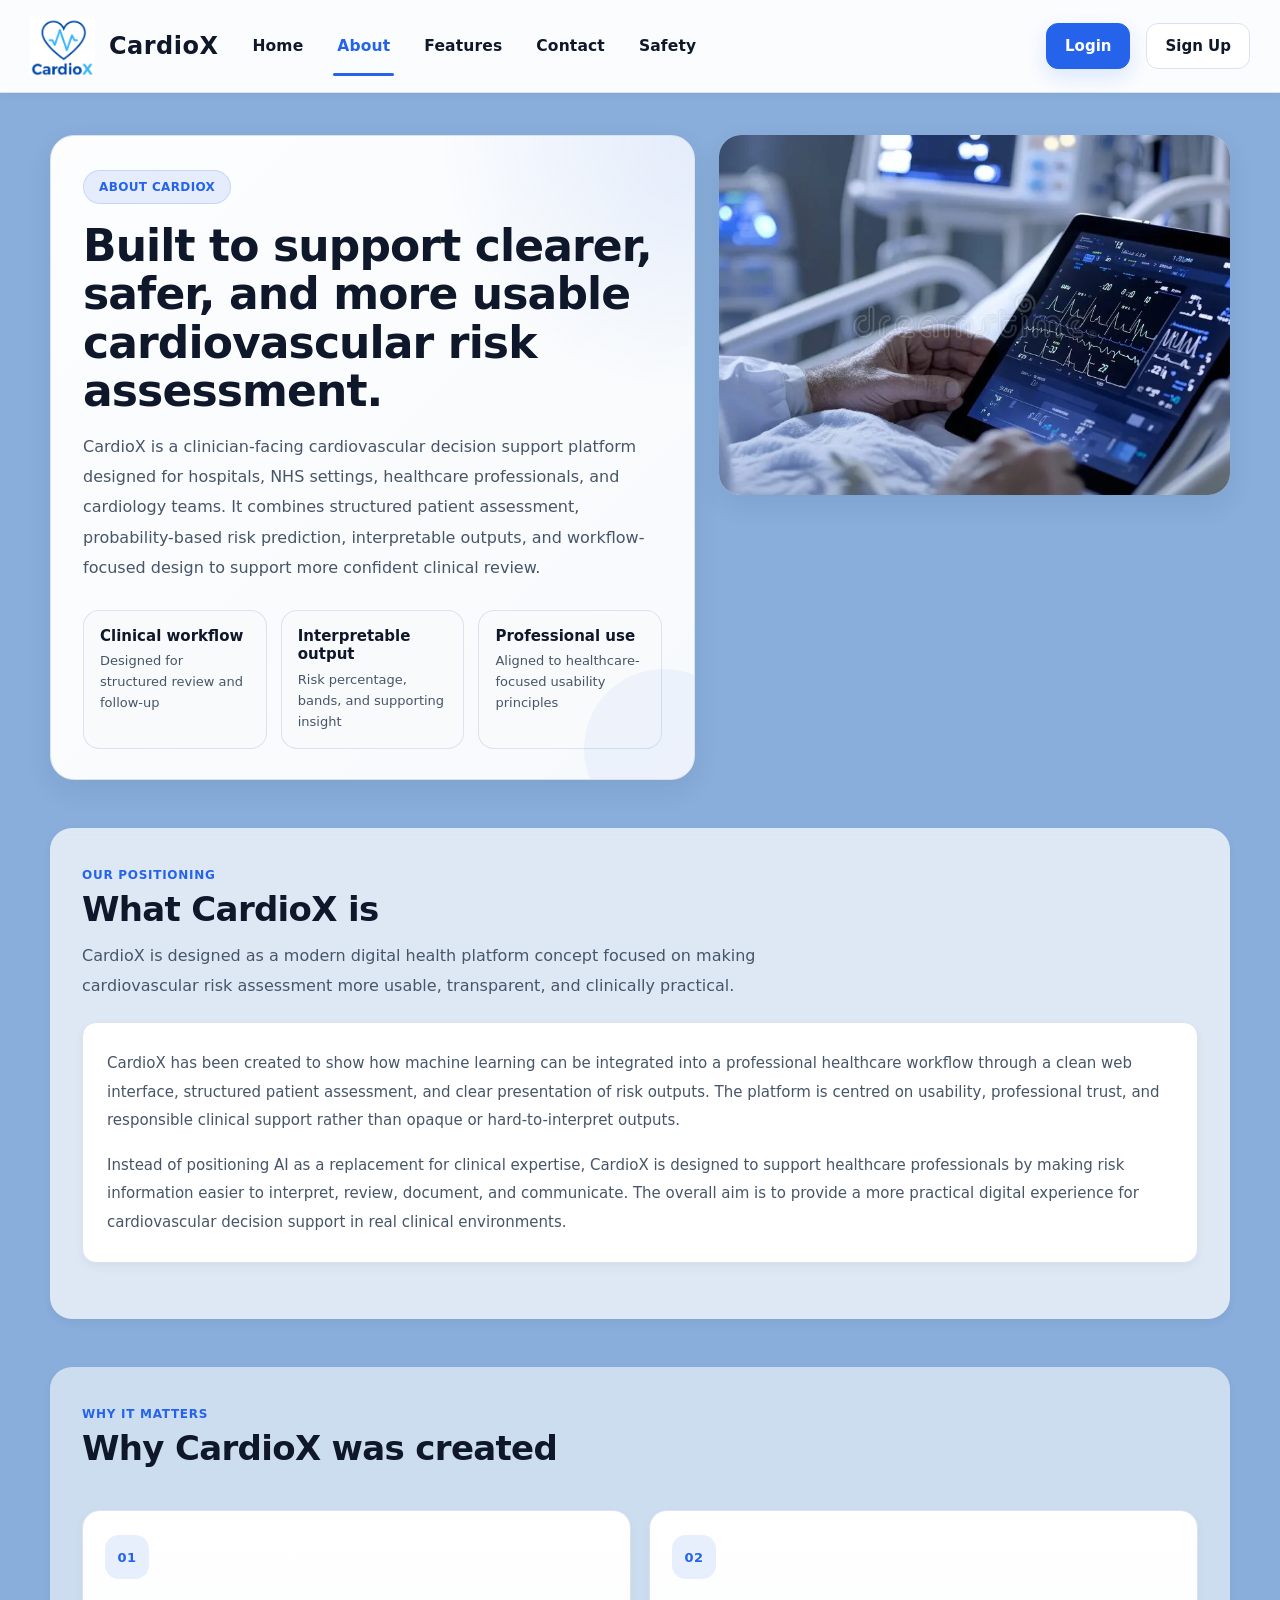
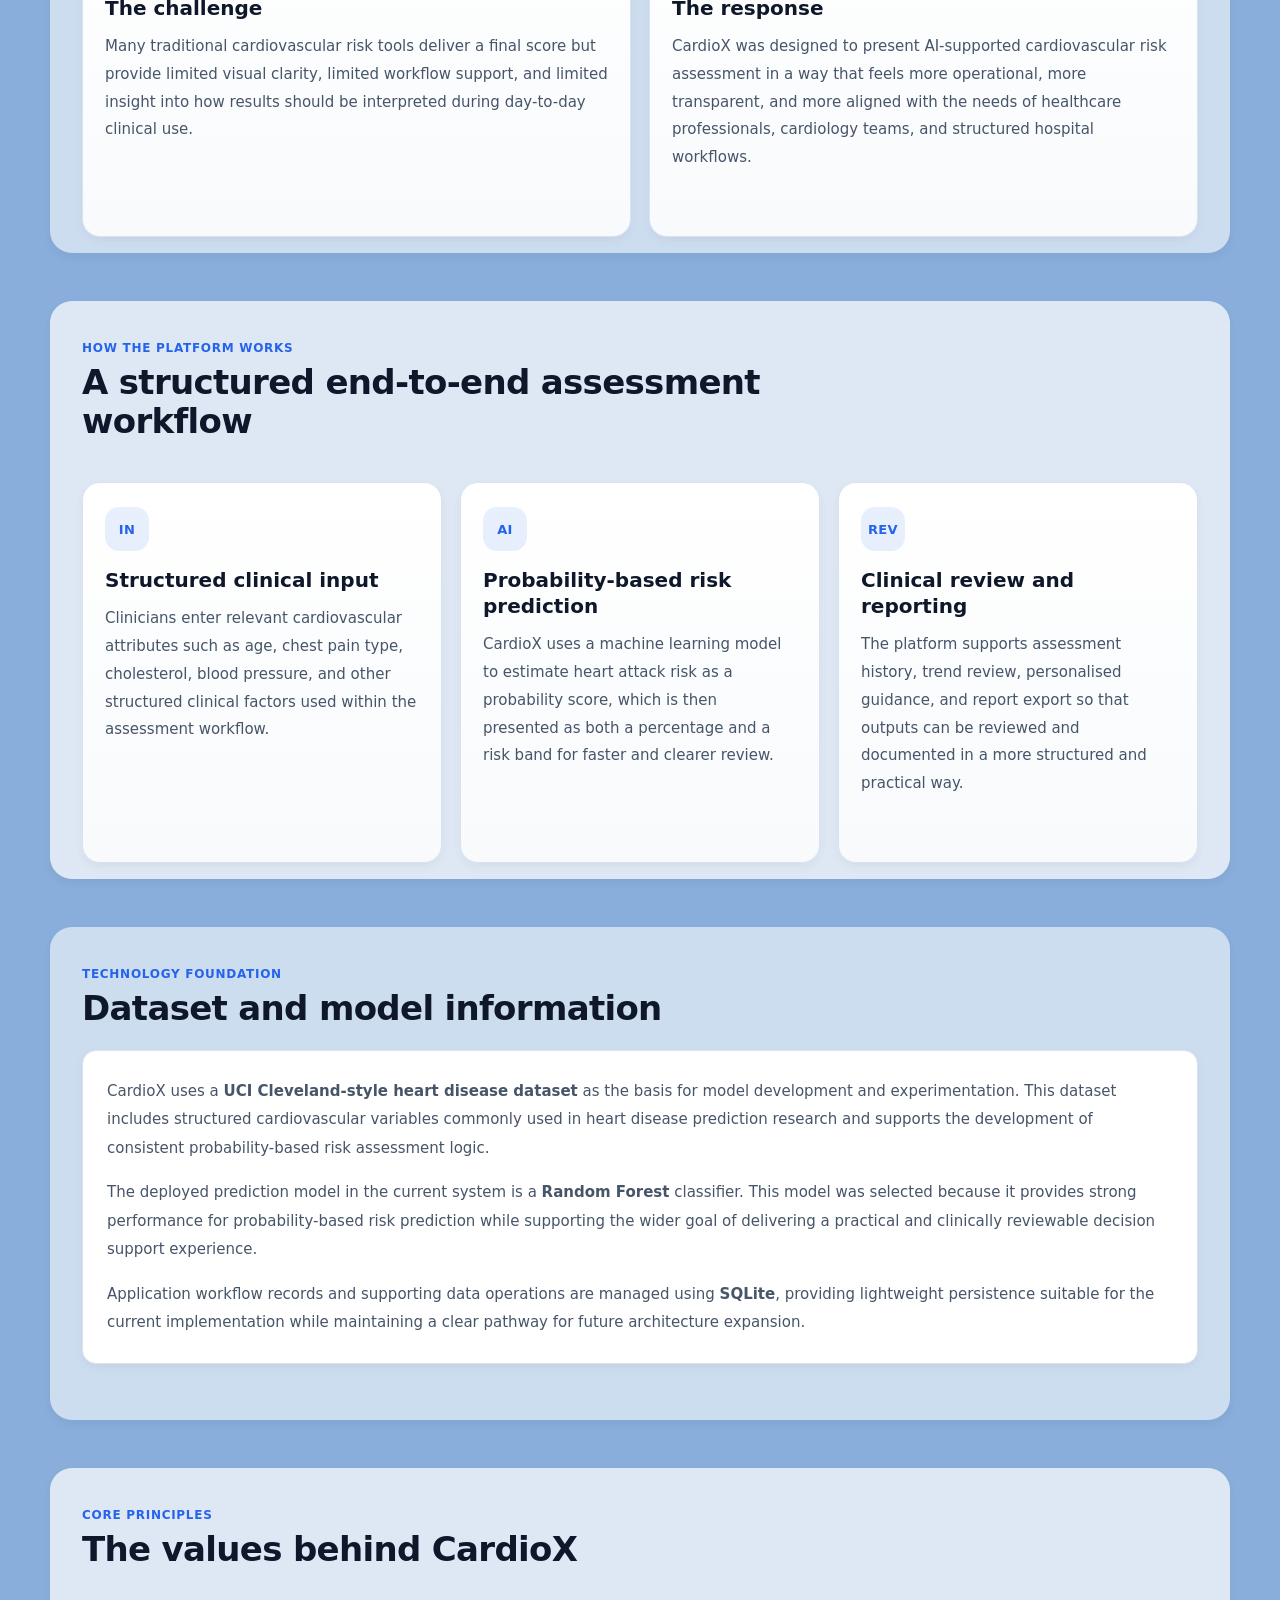
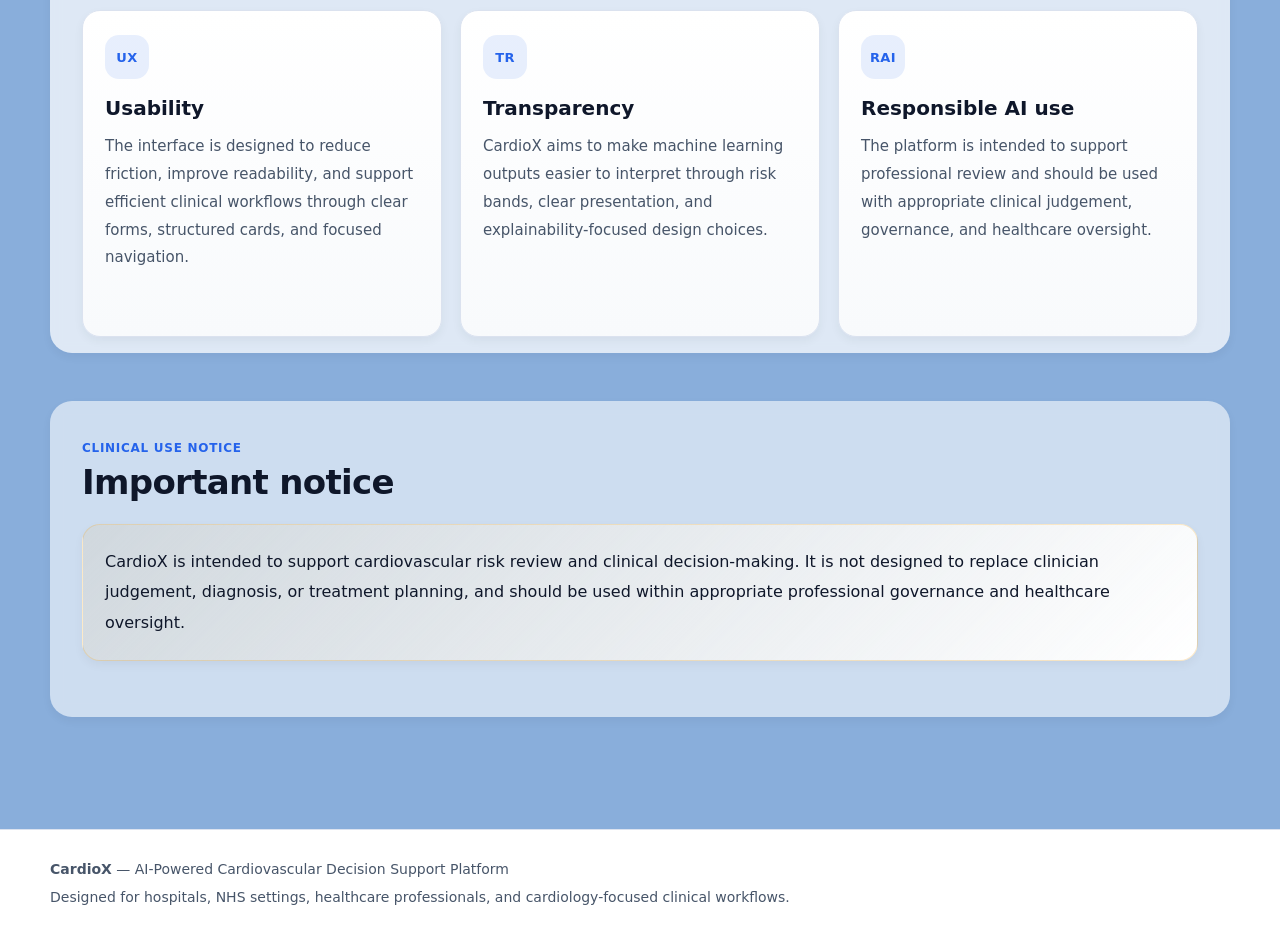
==== commit 150b9fea: "Cleaning Code and adding comments" ====
--- a/frontend/about.html
+++ b/frontend/about.html
@@ -1,24 +1,38 @@
 <!doctype html>
 <html lang="en">
 <head>
+  <!-- --------------------------------------------------
+       Document metadata
+  --------------------------------------------------- -->
   <meta charset="UTF-8" />
   <meta name="viewport" content="width=device-width, initial-scale=1.0" />
+
   <title>About CardioX | Cardiovascular Decision Support</title>
+
+  <!-- Shared stylesheet -->
   <link rel="stylesheet" href="assets/styles.css" />
 </head>
 <body>
-
+  <!-- --------------------------------------------------
+       Shared navigation
+  --------------------------------------------------- -->
   <div id="navbarContainer"></div>
+
+  <!-- Load session helpers before navbar logic -->
+  <script src="assets/session.js"></script>
   <script src="assets/navbar.js"></script>
 
+  <!-- --------------------------------------------------
+       Main content
+  --------------------------------------------------- -->
   <main class="public-page about-page">
-
+    <!-- Hero section -->
     <section class="page-hero about-hero">
       <div class="hero-content">
-
         <div class="card page-hero-card about-hero-card">
           <span class="hero-badge">About CardioX</span>
           <h1>Built to support clearer, safer, and more usable cardiovascular risk assessment.</h1>
+
           <p>
             CardioX is a clinician-facing cardiovascular decision support platform designed for hospitals,
             NHS settings, healthcare professionals, and cardiology teams. It combines structured patient
@@ -31,10 +45,12 @@
               <strong>Clinical workflow</strong>
               <span>Designed for structured review and follow-up</span>
             </div>
+
             <div class="about-stat">
               <strong>Interpretable output</strong>
               <span>Risk percentage, bands, and supporting insight</span>
             </div>
+
             <div class="about-stat">
               <strong>Professional use</strong>
               <span>Aligned to healthcare-focused usability principles</span>
@@ -49,10 +65,10 @@
             class="hero-main-image"
           />
         </div>
-
-      </div>
-    </section>
-
+      </div>
+    </section>
+
+    <!-- Positioning section -->
     <section class="public-section">
       <div class="section-heading">
         <span class="section-eyebrow">Our Positioning</span>
@@ -80,6 +96,7 @@
       </div>
     </section>
 
+    <!-- Motivation section -->
     <section class="public-section">
       <div class="section-heading">
         <span class="section-eyebrow">Why It Matters</span>
@@ -109,6 +126,7 @@
       </div>
     </section>
 
+    <!-- Workflow section -->
     <section class="public-section">
       <div class="section-heading">
         <span class="section-eyebrow">How The Platform Works</span>
@@ -145,6 +163,7 @@
       </div>
     </section>
 
+    <!-- Technology section -->
     <section class="public-section">
       <div class="section-heading">
         <span class="section-eyebrow">Technology Foundation</span>
@@ -174,6 +193,7 @@
       </div>
     </section>
 
+    <!-- Principles section -->
     <section class="public-section">
       <div class="section-heading">
         <span class="section-eyebrow">Core Principles</span>
@@ -210,6 +230,7 @@
       </div>
     </section>
 
+    <!-- Notice section -->
     <section class="public-section">
       <div class="section-heading">
         <span class="section-eyebrow">Clinical Use Notice</span>
@@ -224,15 +245,16 @@
         </p>
       </div>
     </section>
-
   </main>
 
+  <!-- --------------------------------------------------
+       Footer
+  --------------------------------------------------- -->
   <footer class="public-footer">
     <div class="footer-container">
       <p><strong>CardioX</strong> — AI-Powered Cardiovascular Decision Support Platform</p>
       <p>Designed for hospitals, NHS settings, healthcare professionals, and cardiology-focused clinical workflows.</p>
     </div>
   </footer>
-
 </body>
 </html>
--- a/frontend/assets/styles.css
+++ b/frontend/assets/styles.css
@@ -1,3 +1,6 @@
+/* ==================================================
+   CARDIOX DESIGN TOKENS / ROOT VARIABLES
+================================================== */
 :root {
   --bg: #89aedb;
   --card: #ffffff;
@@ -18,6 +21,9 @@
   --radius-lg: 18px;
 }
 
+/* ==================================================
+   GLOBAL RESET / BASE
+================================================== */
 * {
   box-sizing: border-box;
 }
@@ -33,10 +39,9 @@
   color: var(--text);
 }
 
-/* =========================
+/* ==================================================
    SHARED NAVBAR SYSTEM
-========================= */
-
+================================================== */
 .hidden {
   display: none !important;
 }
@@ -204,6 +209,7 @@
 .nav-signup-btn.active::after {
   display: none !important;
 }
+
 .app-role-badge,
 .nav-session-badge {
   display: inline-flex;
@@ -241,6 +247,9 @@
   color: var(--accent) !important;
 }
 
+/* ==================================================
+   SHARED NAVBAR RESPONSIVE
+================================================== */
 @media (max-width: 1240px) {
   .app-nav-container,
   .nav-container {
@@ -337,10 +346,9 @@
   }
 }
 
-/* =========================
-   SHARED LAYOUT
-========================= */
-
+/* ==================================================
+   SHARED LAYOUT / CARDS / FORMS / BUTTONS
+================================================== */
 .container {
   max-width: 1220px;
   margin: 0 auto;
@@ -615,12 +623,9 @@
   cursor: pointer;
 }
 
-
-/* =========================
-   HERO / PUBLIC PAGE
-   (INDEX.HTML ONLY)
-========================= */
-
+/* ==================================================
+   HERO / PUBLIC PAGE SHARED
+================================================== */
 .public-page {
   max-width: 1220px;
   margin: 0 auto;
@@ -1049,10 +1054,9 @@
   line-height: 1.7;
 }
 
-/* =========================
+/* ==================================================
    ABOUT PAGE
-========================= */
-
+================================================== */
 .about-page .page-hero {
   margin-bottom: 6px;
 }
@@ -1199,10 +1203,9 @@
   }
 }
 
-/* =========================
+/* ==================================================
    FEATURES PAGE
-========================= */
-
+================================================== */
 .features-page .page-hero {
   margin-bottom: 6px;
 }
@@ -1377,10 +1380,9 @@
   }
 }
 
-/* =========================
+/* ==================================================
    CONTACT PAGE
-========================= */
-
+================================================== */
 .contact-page .page-hero {
   margin-bottom: 6px;
 }
@@ -1596,10 +1598,9 @@
   }
 }
 
-/* =========================
+/* ==================================================
    SAFETY PAGE
-========================= */
-
+================================================== */
 .safety-page .page-hero {
   margin-bottom: 6px;
 }
@@ -1723,10 +1724,9 @@
   }
 }
 
-/* =========================
-   HERO IMAGE (REUSABLE)
-========================= */
-
+/* ==================================================
+   HERO IMAGE REUSABLE OVERRIDES
+================================================== */
 .hero-image-card {
   position: relative;
   border-radius: 22px;
@@ -1753,10 +1753,9 @@
   pointer-events: none;
 }
 
-/* =========================
-   DASHBOARD
-========================= */
-
+/* ==================================================
+   DASHBOARD SHARED
+================================================== */
 .clinician-dashboard-container {
   max-width: 1220px;
 }
@@ -1792,6 +1791,26 @@
   margin-bottom: 20px;
 }
 
+#selectedPatientPanel.is-pinned {
+  position: fixed;
+  z-index: 1000;
+  margin: 0;
+}
+
+.dashboard-main-right.is-pinned-layout {
+  position: relative;
+}
+
+#assessmentSelectedPatientPanel.is-pinned {
+  position: fixed;
+  z-index: 1000;
+  margin: 0;
+}
+
+.assessment-right-column.is-pinned-layout {
+  position: relative;
+}
+
 .stat-card {
   padding: 22px;
   margin: 0;
@@ -1826,9 +1845,10 @@
 
 .dashboard-main-grid {
   display: grid;
-  grid-template-columns: minmax(0, 1.55fr) minmax(330px, 0.95fr);
+  grid-template-columns: minmax(0, 1.55fr) minmax(320px, 0.95fr);
   gap: 22px;
   align-items: start;
+  overflow: visible;
 }
 
 .dashboard-main-left,
@@ -1836,6 +1856,11 @@
   display: flex;
   flex-direction: column;
   gap: 22px;
+}
+
+.dashboard-main-right {
+  align-self: start;
+  overflow: visible;
 }
 
 .dashboard-card {
@@ -1907,6 +1932,7 @@
 .sticky-panel {
   position: sticky;
   top: 108px;
+  z-index: 20;
 }
 
 .selected-patient-summary {
@@ -1928,6 +1954,33 @@
 
 .patient-table tbody tr.patient-row-selected:hover {
   background: rgba(22, 163, 74, 0.16) !important;
+}
+
+/* ==================================================
+   CLINICIAN ASSESSMENT HISTORY BUTTONS
+================================================== */
+.assessment-history-actions button[data-edit] {
+  background: rgba(37, 99, 235, 0.08) !important;
+  color: var(--accent) !important;
+  border: 1px solid rgba(37, 99, 235, 0.18) !important;
+}
+
+.assessment-history-actions button[data-edit]:hover {
+  background: rgba(37, 99, 235, 0.14) !important;
+  color: #1d4ed8 !important;
+  border-color: rgba(37, 99, 235, 0.28) !important;
+}
+
+.assessment-history-actions button[data-del] {
+  background: rgba(220, 38, 38, 0.08) !important;
+  color: var(--danger) !important;
+  border: 1px solid rgba(220, 38, 38, 0.18) !important;
+}
+
+.assessment-history-actions button[data-del]:hover {
+  background: rgba(220, 38, 38, 0.14) !important;
+  color: #b91c1c !important;
+  border-color: rgba(220, 38, 38, 0.28) !important;
 }
 
 .assessment-history-list {
@@ -2001,10 +2054,9 @@
   line-height: 1.65;
 }
 
-/* =========================
+/* ==================================================
    ASSESSMENT PAGE REFINED UI
-========================= */
-
+================================================== */
 .assessment-workspace-container {
   max-width: 1280px;
 }
@@ -2094,10 +2146,9 @@
   font-size: 22px;
 }
 
-/* =========================
-   ASSESSMENT PAGE - RESTORED PROFESSIONAL UI
-========================= */
-
+/* ==================================================
+   ASSESSMENT PAGE RESTORED PROFESSIONAL UI
+================================================== */
 .assessment-classic-container {
   max-width: 1280px;
 }
@@ -2114,6 +2165,13 @@
   display: flex;
   flex-direction: column;
   gap: 22px;
+}
+
+.assessment-right-column {
+  display: flex;
+  flex-direction: column;
+  gap: 22px;
+  align-self: start;
 }
 
 .assessment-card {
@@ -2333,13 +2391,6 @@
   font-weight: 700;
 }
 
-.assessment-helper-text {
-  margin: 12px 0 0;
-  color: var(--muted);
-  font-size: 13px;
-  line-height: 1.7;
-}
-
 .assessment-history-list .history-item {
   display: grid;
   grid-template-columns: minmax(0, 1fr);
@@ -2433,6 +2484,45 @@
 
   .assessment-right-column .sticky-panel {
     position: static;
+    top: auto;
+  }
+
+  .assessment-right-column {
+    display: flex;
+    flex-direction: column;
+    gap: 22px;
+    align-self: start;
+  }
+
+  .assessment-sticky-wrap {
+    position: sticky;
+    top: 108px;
+    align-self: start;
+    z-index: 20;
+  }
+
+  #assessmentSelectedPatientPanel {
+    margin: 0;
+  }
+
+  @media (max-width: 1100px) {
+    .assessment-sticky-wrap {
+      position: static;
+      top: auto;
+    }
+  }
+
+  #assessmentSelectedPatientPanel.is-pinned {
+    position: static;
+    width: 100% !important;
+    left: auto !important;
+    top: auto !important;
+    max-height: none !important;
+    overflow-y: visible !important;
+  }
+
+  .assessment-right-column.is-pinned-layout {
+    padding-top: 0 !important;
   }
 }
 
@@ -2463,120 +2553,9 @@
   }
 }
 
-.shap-summary-banner {
-  padding: 16px 18px;
-  border-radius: 14px;
-  background: linear-gradient(135deg, rgba(37, 99, 235, 0.08), rgba(255,255,255,1));
-  border: 1px solid rgba(37, 99, 235, 0.14);
-  margin-bottom: 16px;
-}
-
-.shap-summary-title {
-  font-size: 13px;
-  font-weight: 800;
-  text-transform: uppercase;
-  letter-spacing: 0.05em;
-  color: var(--accent);
-  margin-bottom: 8px;
-}
-
-.shap-summary-banner p {
-  margin: 0;
-  color: var(--muted);
-  line-height: 1.75;
-  font-size: 14px;
-}
-
-.trend-toolbar {
-  margin-bottom: 14px;
-}
-
-.trend-metric-label {
-  display: inline-flex;
-  flex-direction: column;
-  gap: 6px;
-  max-width: 340px;
-}
-
-.trend-summary-card {
-  margin-bottom: 16px;
-  padding: 14px 16px;
-  border-radius: 14px;
-  border: 1px solid var(--border);
-  background: #f8fafc;
-}
-
-.trend-summary-grid {
-  display: grid;
-  grid-template-columns: repeat(3, minmax(0, 1fr));
-  gap: 14px;
-}
-
-.trend-summary-block {
-  display: flex;
-  flex-direction: column;
-  gap: 6px;
-}
-
-.trend-summary-label {
-  font-size: 12px;
-  color: var(--muted);
-  font-weight: 800;
-  text-transform: uppercase;
-  letter-spacing: 0.05em;
-}
-
-.trend-summary-block strong {
-  font-size: 18px;
-}
-
-.trend-summary-subvalue {
-  color: var(--muted);
-  font-size: 13px;
-  line-height: 1.6;
-}
-
-.trend-chart-wrap {
-  height: 310px;
-}
-
-@media (max-width: 1100px) {
-  .assessment-layout-grid {
-    grid-template-columns: 1fr;
-  }
-
-  .assessment-side-column .sticky-panel {
-    position: static;
-  }
-}
-
-@media (max-width: 900px) {
-  .trend-summary-grid {
-    grid-template-columns: 1fr;
-  }
-}
-
-@media (max-width: 760px) {
-  .assessment-side-actions {
-    flex-direction: column;
-  }
-
-  .assessment-top-actions,
-  .assessment-submit-actions {
-    flex-direction: column;
-    align-items: stretch;
-  }
-
-  .assessment-top-actions button,
-  .assessment-submit-actions button {
-    width: 100%;
-  }
-}
-
-/* =========================
+/* ==================================================
    TABLES
-========================= */
-
+================================================== */
 .table-wrapper {
   margin-top: 18px;
   overflow-x: auto;
@@ -2626,10 +2605,9 @@
   background: #f8fafc;
 }
 
-/* =========================
+/* ==================================================
    ADMIN
-========================= */
-
+================================================== */
 .admin-sections-stack {
   display: flex;
   flex-direction: column;
@@ -2841,10 +2819,9 @@
   scroll-margin-top: 110px;
 }
 
-/* =========================
+/* ==================================================
    AUTH / LOGIN / SIGNUP
-========================= */
-
+================================================== */
 .auth-page {
   min-height: 100vh;
   background:
@@ -3002,10 +2979,9 @@
   font-weight: 800;
 }
 
-/* =========================
+/* ==================================================
    HELP / COMPLIANCE PREMIUM UI
-========================= */
-
+================================================== */
 .support-page-container {
   max-width: 1220px;
 }
@@ -3426,171 +3402,9 @@
   font-size: 13px;
 }
 
-/* =========================
-   AUTH / LOGIN / SIGNUP
-========================= */
-
-.auth-page {
-  min-height: 100vh;
-  background:
-    radial-gradient(circle at top left, rgba(255,255,255,0.45), transparent 28%),
-    linear-gradient(180deg, #89aedb 0%, #9dbbe1 100%);
-}
-
-.auth-shell {
-  max-width: 1320px;
-  margin: 0 auto;
-  padding: 36px 20px 56px;
-}
-
-.auth-layout {
-  display: grid;
-  grid-template-columns: minmax(0, 1.05fr) minmax(480px, 0.95fr);
-  gap: 28px;
-  align-items: stretch;
-}
-
-.auth-hero-panel {
-  background: linear-gradient(135deg, rgba(255,255,255,0.97), rgba(255,255,255,0.9));
-  border: 1px solid var(--border);
-  border-radius: 24px;
-  padding: 34px 32px;
-  box-shadow: var(--shadow-md);
-  display: flex;
-  flex-direction: column;
-  justify-content: center;
-}
-
-.auth-hero-panel h1 {
-  margin: 0 0 14px;
-  font-size: 42px;
-  line-height: 1.14;
-}
-
-.auth-hero-panel p {
-  margin: 0;
-  color: var(--muted);
-  font-size: 16px;
-  line-height: 1.8;
-}
-
-.auth-feature-list {
-  display: flex;
-  flex-direction: column;
-  gap: 14px;
-  margin-top: 26px;
-}
-
-.auth-feature-item {
-  padding: 16px 18px;
-  border: 1px solid var(--border);
-  border-radius: 14px;
-  background: #f8fafc;
-}
-
-.auth-feature-item strong {
-  display: block;
-  font-size: 15px;
-  margin-bottom: 4px;
-}
-
-.auth-feature-item span {
-  color: var(--muted);
-  font-size: 14px;
-  line-height: 1.7;
-}
-
-.auth-card {
-  margin: 0;
-  border-radius: 24px;
-  padding: 30px 28px;
-  box-shadow: var(--shadow-lg);
-}
-
-.auth-card-wide {
-  min-height: 100%;
-}
-
-.auth-card-header {
-  margin-bottom: 18px;
-}
-
-.auth-card-header h2 {
-  margin: 0 0 6px;
-  font-size: 28px;
-}
-
-.auth-card-header p {
-  margin: 0;
-  color: var(--muted);
-  font-size: 14px;
-  line-height: 1.7;
-}
-
-.auth-form-grid {
-  grid-template-columns: repeat(2, minmax(0, 1fr));
-  gap: 18px;
-}
-
-.auth-form-grid label {
-  font-size: 14px;
-}
-
-.auth-form-grid input {
-  min-height: 48px;
-}
-
-.auth-form-actions {
-  grid-column: 1 / -1;
-  display: flex;
-  justify-content: flex-start;
-  margin-top: 6px;
-}
-
-.auth-submit-btn {
-  min-width: 180px;
-  min-height: 46px;
-}
-
-.auth-password-rules,
-.auth-info-box {
-  grid-column: 1 / -1;
-  padding: 14px 16px;
-  border-radius: 14px;
-  background: #f8fafc;
-  border: 1px solid var(--border);
-}
-
-.auth-password-rules strong,
-.auth-info-box strong {
-  display: block;
-  margin-bottom: 4px;
-  font-size: 14px;
-}
-
-.auth-password-rules span,
-.auth-info-box span {
-  color: var(--muted);
-  font-size: 13px;
-  line-height: 1.7;
-}
-
-.auth-footer-text {
-  margin-top: 18px;
-  font-size: 14px;
-  color: var(--text);
-  line-height: 1.7;
-}
-
-.required-star {
-  color: var(--danger);
-  font-weight: 800;
-}
-
-/* =========================
+/* ==================================================
    HELPERS
-========================= */
-
+================================================== */
 .empty-state-card {
   padding: 18px;
   border: 1px dashed var(--border);
@@ -3616,10 +3430,9 @@
   pointer-events: none;
 }
 
-/* =========================
-   RESPONSIVE
-========================= */
-
+/* ==================================================
+   GLOBAL RESPONSIVE
+================================================== */
 @media (max-width: 1050px) {
   .dashboard-main-grid,
   .auth-layout,
@@ -3629,6 +3442,7 @@
 
   .sticky-panel {
     position: static;
+    top: auto;
   }
 
   .auth-hero-panel h1 {
@@ -3859,4 +3673,4 @@
   .support-mini-stat-grid {
     grid-template-columns: 1fr;
   }
-}
+}
